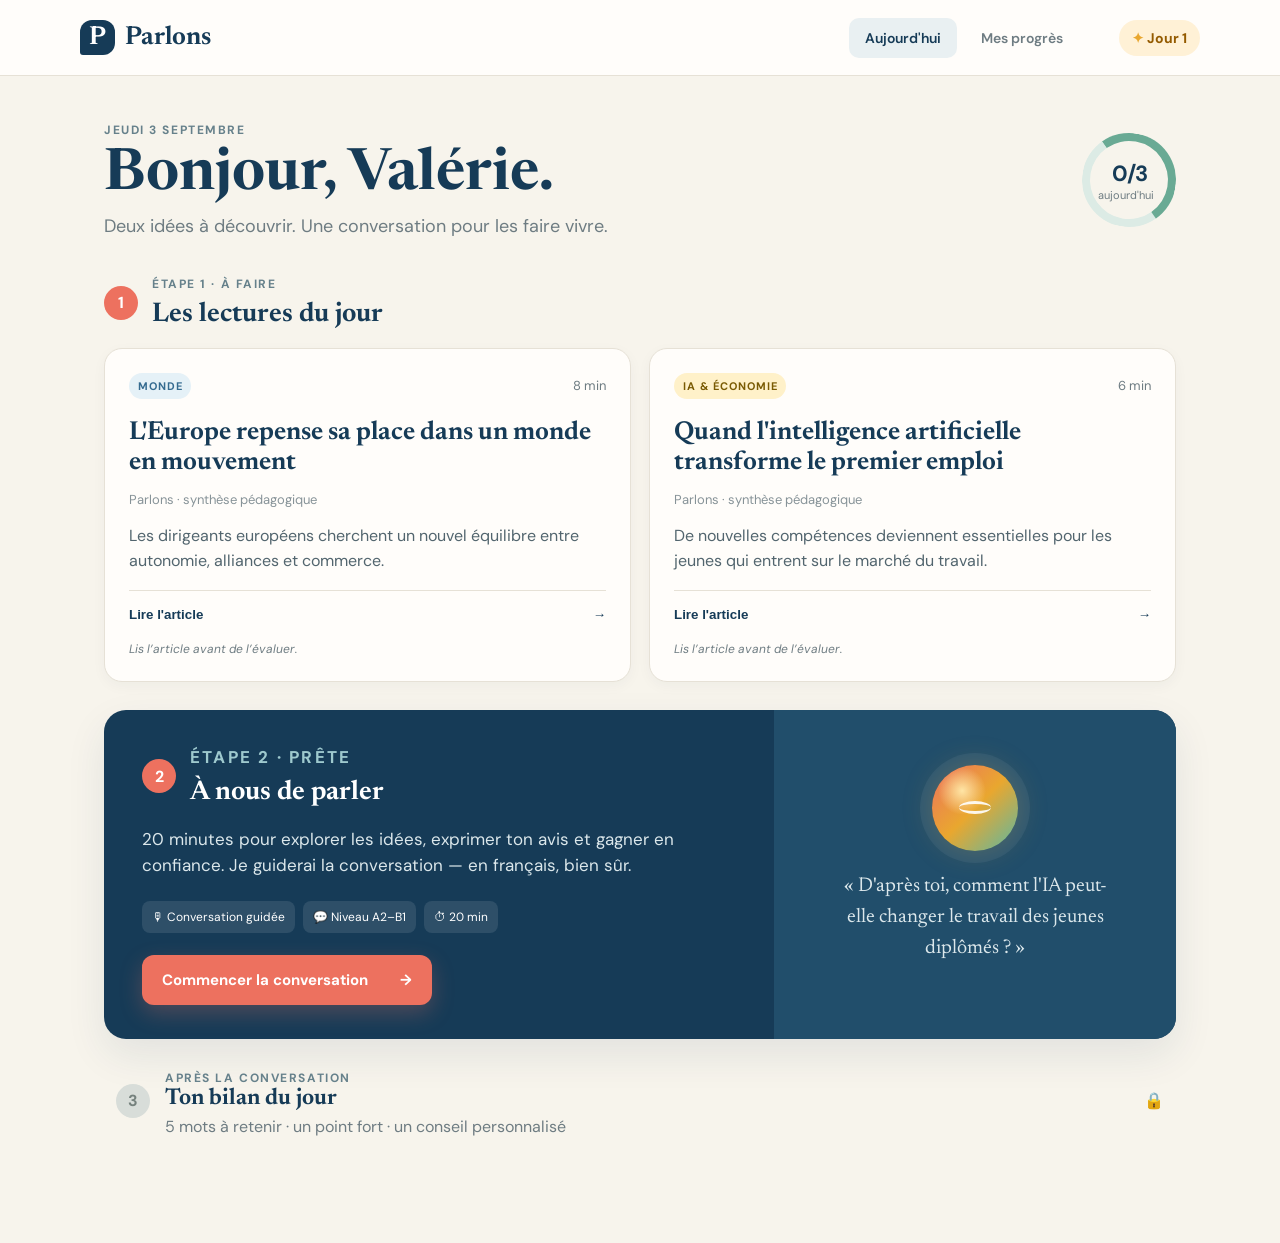
==== index.html @ 17c1c8d3 "Refresh interactive app bundle" ====
<!doctype html>
<html lang="fr">
<head>
  <meta charset="utf-8">
  <meta name="viewport" content="width=device-width,initial-scale=1">
  <meta name="theme-color" content="#173f5f">
  <meta name="description" content="Deux articles, vingt minutes de conversation, un peu plus d'assurance chaque jour.">
  <title>Parlons — Mon français, chaque jour</title>
  <link rel="preconnect" href="https://fonts.googleapis.com">
  <link rel="preconnect" href="https://fonts.gstatic.com" crossorigin>
  <link href="https://fonts.googleapis.com/css2?family=DM+Sans:wght@400;500;600;700&family=Newsreader:opsz,wght@6..72,500;6..72,650&display=swap" rel="stylesheet">
  <link rel="stylesheet" href="styles.css">
</head>
<body>
  <header class="topbar">
    <a class="brand" href="#" aria-label="Parlons, accueil"><span class="brand-mark">P</span><span>Parlons</span></a>
    <nav aria-label="Navigation principale">
      <button class="nav-link active" data-view="today">Aujourd'hui</button>
      <button class="nav-link" data-view="progress">Mes progrès</button>
    </nav>
    <div class="streak" aria-label="Nouvelle série"><span>✦</span> Jour 1</div>
  </header>

  <main>
    <section id="today" class="view active" aria-labelledby="greeting">
      <div class="welcome">
        <div>
          <p class="eyebrow">JEUDI 3 SEPTEMBRE</p>
          <h1 id="greeting">Bonjour, Valérie.</h1>
          <p>Deux idées à découvrir. Une conversation pour les faire vivre.</p>
        </div>
        <div class="daily-ring" aria-label="Progrès du jour : zéro étape sur trois">
          <strong id="daily-progress">0/3</strong><span>aujourd'hui</span>
        </div>
      </div>

      <section class="reading" aria-labelledby="reading-title">
        <div class="section-heading">
          <div><span class="step-pill" id="reading-step">1</span><div><p class="kicker" id="reading-status">ÉTAPE 1 · À FAIRE</p><h2 id="reading-title">Les lectures du jour</h2></div></div>
          <span class="complete-label" id="reading-complete"></span>
        </div>
        <div class="article-grid">
          <article class="article-card" data-article-card="europe">
            <div class="article-meta"><span class="topic world">MONDE</span><span>8 min</span></div>
            <h3>L'Europe repense sa place dans un monde en mouvement</h3>
            <p class="source">Parlons · synthèse pédagogique</p>
            <p>Les dirigeants européens cherchent un nouvel équilibre entre autonomie, alliances et commerce.</p>
            <button class="read-button" data-article="europe">Lire l'article <span>→</span></button>
            <div class="ratings pending-rating" data-ratings="europe" aria-label="Évaluation non renseignée">
              <span>Lis l’article avant de l’évaluer.</span>
            </div>
          </article>
          <article class="article-card" data-article-card="ia">
            <div class="article-meta"><span class="topic ai">IA & ÉCONOMIE</span><span>6 min</span></div>
            <h3>Quand l'intelligence artificielle transforme le premier emploi</h3>
            <p class="source">Parlons · synthèse pédagogique</p>
            <p>De nouvelles compétences deviennent essentielles pour les jeunes qui entrent sur le marché du travail.</p>
            <button class="read-button" data-article="ia">Lire l'article <span>→</span></button>
            <div class="ratings pending-rating" data-ratings="ia" aria-label="Évaluation non renseignée">
              <span>Lis l’article avant de l’évaluer.</span>
            </div>
          </article>
        </div>
      </section>

      <section class="conversation-card" aria-labelledby="conversation-title">
        <div class="conversation-copy">
          <div class="section-heading compact"><div><span class="step-pill">2</span><div><p class="kicker">ÉTAPE 2 · PRÊTE</p><h2 id="conversation-title">À nous de parler</h2></div></div></div>
          <p>20 minutes pour explorer les idées, exprimer ton avis et gagner en confiance. Je guiderai la conversation — en français, bien sûr.</p>
          <div class="conversation-tags"><span>🎙 Conversation guidée</span><span>💬 Niveau A2–B1</span><span>⏱ 20 min</span></div>
          <button class="primary-button" id="start-session">Commencer la conversation <span>→</span></button>
        </div>
        <div class="prompt-preview" aria-hidden="true">
          <div class="orb"><span></span></div>
          <p>« D'après toi, comment l'IA peut-elle changer le travail des jeunes diplômés ? »</p>
        </div>
      </section>

      <section class="next-up"><span class="step-pill muted">3</span><div><p class="kicker">APRÈS LA CONVERSATION</p><h2>Ton bilan du jour</h2><p>5 mots à retenir · un point fort · un conseil personnalisé</p></div><span class="lock">🔒</span></section>
    </section>

    <section id="progress" class="view" aria-labelledby="progress-title">
      <div class="progress-header"><p class="eyebrow">TON PARCOURS</p><h1 id="progress-title">Chaque conversation compte.</h1><p>Tu avances à ton rythme — et les progrès sont déjà là.</p></div>
      <div class="stat-grid">
        <article><strong>0</strong><span>session terminée</span></article><article><strong>0 min</strong><span>de français parlé</span></article><article><strong>0</strong><span>nouveau mot</span></article><article><strong>1</strong><span>jour commencé</span></article>
      </div>
      <div class="progress-panels">
        <section class="chart-card"><div class="panel-title"><div><p class="kicker">AISANCE À L'ORAL</p><h2>Ton parcours commence ici</h2></div><span>0%</span></div><div class="bars" aria-label="Aucune progression enregistrée"><i style="height:0"></i><i style="height:0"></i><i style="height:0"></i><i style="height:0"></i><i style="height:0"></i><i style="height:0"></i></div><div class="bar-labels"><span>S1</span><span>S2</span><span>S3</span><span>S4</span><span>S5</span><span>S6</span></div></section>
        <section class="milestone-card"><p class="kicker">PROCHAINE RÉCOMPENSE</p><div class="gift">✦</div><h2>Première session</h2><p>Commence une conversation pour lancer ton parcours.</p><div class="milestone-track"><span style="width:0"></span></div><small>0 sur 10 sessions</small></section>
      </div>
      <section class="skills-card"><div><p class="kicker">TES TROIS AXES</p><h2>Un apprentissage complet</h2></div><div class="skill"><span>Français</span><b>À découvrir</b><div><i style="width:0"></i></div></div><div class="skill"><span>Esprit critique</span><b>À découvrir</b><div><i style="width:0"></i></div></div><div class="skill"><span>Culture générale</span><b>À découvrir</b><div><i style="width:0"></i></div></div></section>
    </section>
  </main>

  <div class="modal" id="session-modal" role="dialog" aria-modal="true" aria-labelledby="session-title" hidden>
    <div class="modal-card">
      <button class="close" id="close-modal" aria-label="Fermer">×</button>
      <div class="session-top"><span id="timer">20:00</span><span>Conversation du jour</span></div>
      <div class="coach-orb"><span></span></div>
      <p class="coach-label">PARLONS</p>
      <h2 id="session-title">Pourquoi les jeunes diplômés devraient-ils apprendre à travailler avec l'IA ?</h2>
      <p class="hint" id="hint">Prends ton temps. Tu peux commencer par « À mon avis… »</p>
      <button class="mic-button" id="mic"><span>●</span> Maintenir pour parler</button>
      <audio id="recording-playback" controls hidden></audio>
      <button class="text-answer" id="show-answer">Je préfère écrire</button>
      <div class="answer-box" id="answer-box" hidden><textarea aria-label="Ta réponse en français" placeholder="À mon avis…"></textarea><button id="send-answer">Envoyer ma réponse</button></div>
    </div>
  </div>
  <div class="modal" id="article-modal" role="dialog" aria-modal="true" aria-labelledby="article-modal-title" hidden>
    <article class="modal-card article-reader">
      <button class="close" id="close-article" aria-label="Fermer">×</button>
      <p class="coach-label" id="article-modal-topic">PARLONS · ACTUALITÉ</p>
      <h2 id="article-modal-title"></h2>
      <div id="article-modal-body" class="article-body"></div>
      <button class="primary-button" id="finish-article">J’ai terminé la lecture</button>
    </article>
  </div>
  <div class="toast" id="toast" role="status"></div>
  <script src="app.js?v=4"></script>
</body>
</html>
---- styles.css ----
:root{--navy:#163b57;--navy-2:#0f2d43;--cream:#f7f4ec;--paper:#fffdfa;--gold:#e9a72f;--coral:#ed715f;--mint:#69aa94;--ink:#18303e;--muted:#6e7c82;--line:#e6e1d6;--shadow:0 16px 40px rgba(22,59,87,.09)}
*{box-sizing:border-box}html{scroll-behavior:smooth}body{margin:0;background:var(--cream);color:var(--ink);font-family:"DM Sans",sans-serif;min-height:100vh}.topbar{height:76px;background:var(--paper);border-bottom:1px solid var(--line);display:flex;align-items:center;padding:0 max(24px,calc((100vw - 1120px)/2));gap:40px;position:sticky;top:0;z-index:20}.brand{display:flex;align-items:center;gap:10px;color:var(--navy);text-decoration:none;font-family:"Newsreader",serif;font-size:26px;font-weight:650}.brand-mark{display:grid;place-items:center;width:35px;height:35px;background:var(--navy);color:white;border-radius:12px 12px 12px 3px;font-family:"Newsreader",serif}.topbar nav{display:flex;gap:8px;margin-left:auto}.nav-link{border:0;background:transparent;padding:11px 16px;border-radius:10px;color:var(--muted);font:600 14px "DM Sans";cursor:pointer}.nav-link:hover,.nav-link.active{background:#e9f0f2;color:var(--navy)}.streak{padding:9px 13px;border-radius:99px;background:#fff1d6;color:#945b00;font-weight:700;font-size:14px}.streak span{color:var(--gold)}main{max-width:1120px;margin:auto;padding:46px 24px 80px}.view{display:none}.view.active{display:block}.welcome{display:flex;align-items:center;justify-content:space-between;margin-bottom:38px}.eyebrow,.kicker{font-size:12px;font-weight:700;letter-spacing:.13em;color:#66818b;margin:0 0 8px}.welcome h1,.progress-header h1{font:650 clamp(38px,6vw,58px)/1 "Newsreader",serif;color:var(--navy);margin:0 0 10px}.welcome>div>p:last-child,.progress-header>p:last-child{font-size:18px;color:var(--muted);margin:0}.daily-ring{width:94px;height:94px;border:8px solid #dcebe5;border-top-color:var(--mint);border-right-color:var(--mint);border-radius:50%;display:flex;flex-direction:column;align-items:center;justify-content:center;transform:rotate(10deg)}.daily-ring>*{transform:rotate(-10deg)}.daily-ring strong{font-size:22px;color:var(--navy)}.daily-ring span{font-size:11px;color:var(--muted)}.section-heading{display:flex;justify-content:space-between;align-items:center;margin-bottom:18px}.section-heading>div{display:flex;align-items:center;gap:14px}.section-heading h2,.next-up h2,.progress-panels h2,.skills-card h2{font:650 27px/1.1 "Newsreader",serif;color:var(--navy);margin:0}.step-pill{display:grid;place-items:center;min-width:34px;height:34px;border-radius:50%;background:var(--coral);color:white;font-weight:700}.step-pill.done{background:var(--mint)}.step-pill.muted{background:#d8ddd9;color:#75817d}.complete-label{color:#43836f;font-weight:700}.article-grid{display:grid;grid-template-columns:1fr 1fr;gap:18px}.article-card{background:var(--paper);border:1px solid var(--line);border-radius:18px;padding:24px;box-shadow:0 4px 14px rgba(22,59,87,.04)}.article-meta{display:flex;justify-content:space-between;align-items:center;color:var(--muted);font-size:13px}.topic{font-size:11px;font-weight:700;letter-spacing:.08em;border-radius:99px;padding:6px 9px}.topic.world{color:#356b90;background:#e5f1f7}.topic.ai{color:#7a5b04;background:#fff1c9}.article-card h3{font:650 26px/1.15 "Newsreader",serif;margin:20px 0 8px;color:var(--navy)}.article-card>p:not(.source){line-height:1.55;color:#52656e}.source{font-size:13px;color:#879398}.read-button{width:100%;display:flex;justify-content:space-between;border:0;border-top:1px solid var(--line);background:transparent;padding:16px 0 6px;color:var(--navy);font-weight:700;cursor:pointer}.ratings{display:flex;flex-wrap:wrap;gap:7px;margin-top:13px;align-items:center;font-size:12px;color:var(--muted)}.rating-chip{background:#f0eee8;border-radius:99px;padding:6px 8px;color:#536168}.conversation-card{display:grid;grid-template-columns:1.25fr .75fr;background:var(--navy);border-radius:22px;margin-top:28px;color:white;overflow:hidden;box-shadow:var(--shadow)}.conversation-copy{padding:34px 38px}.conversation-card .kicker{color:#9ec9ce}.conversation-card h2{color:white}.conversation-card p{font-size:17px;line-height:1.55;color:#dbe7eb;max-width:620px}.conversation-tags{display:flex;flex-wrap:wrap;gap:8px;margin:22px 0}.conversation-tags span{background:rgba(255,255,255,.1);padding:8px 10px;border-radius:8px;font-size:12px}.primary-button{border:0;background:var(--coral);color:white;border-radius:12px;padding:15px 20px;font:700 15px "DM Sans";cursor:pointer;box-shadow:0 8px 22px rgba(237,113,95,.27)}.primary-button:hover{background:#f07d6c}.primary-button span{margin-left:28px}.prompt-preview{background:#214e6b;display:flex;flex-direction:column;justify-content:center;align-items:center;padding:30px;text-align:center}.prompt-preview p{font-family:"Newsreader",serif;font-size:20px;max-width:270px}.orb,.coach-orb{width:86px;height:86px;border-radius:50%;background:radial-gradient(circle at 35% 30%,#ffe5a5,transparent 29%),linear-gradient(135deg,var(--coral),var(--gold),#5bb8a4);box-shadow:0 0 0 12px rgba(255,255,255,.05),0 0 30px rgba(233,167,47,.25);display:grid;place-items:center}.orb span,.coach-orb span{width:32px;height:13px;border-radius:50%;border-top:3px solid white;border-bottom:3px solid white;opacity:.9}.next-up{display:flex;align-items:center;gap:15px;padding:26px 12px;color:var(--muted)}.next-up h2{font-size:23px}.next-up p{margin:5px 0 0}.lock{margin-left:auto}.progress-header{margin-bottom:34px}.stat-grid{display:grid;grid-template-columns:repeat(4,1fr);gap:14px}.stat-grid article{background:var(--paper);border:1px solid var(--line);border-radius:15px;padding:22px;display:flex;flex-direction:column}.stat-grid strong{font:650 32px "Newsreader",serif;color:var(--navy)}.stat-grid span{font-size:13px;color:var(--muted)}.progress-panels{display:grid;grid-template-columns:1.35fr .65fr;gap:18px;margin-top:18px}.chart-card,.milestone-card,.skills-card{background:var(--paper);border:1px solid var(--line);border-radius:18px;padding:26px}.panel-title{display:flex;justify-content:space-between}.panel-title>span{background:#e2f1eb;color:#43836f;font-weight:700;border-radius:99px;padding:7px 11px;height:max-content}.bars{height:190px;display:flex;gap:16px;align-items:end;border-bottom:1px solid var(--line);margin-top:20px;padding:0 10px}.bars i{flex:1;background:linear-gradient(#70b29b,#b7d7cb);border-radius:8px 8px 0 0;min-width:20px}.bar-labels{display:flex;justify-content:space-around;font-size:12px;color:var(--muted);padding-top:8px}.milestone-card{text-align:center}.gift{width:66px;height:66px;border-radius:50%;background:#fff1d6;color:var(--gold);display:grid;place-items:center;margin:15px auto;font-size:30px}.milestone-card p{color:var(--muted);font-size:14px;line-height:1.5}.milestone-track,.skill>div{height:8px;background:#e7e5de;border-radius:99px;overflow:hidden}.milestone-track span,.skill i{display:block;height:100%;background:var(--coral);width:85%;border-radius:99px}.milestone-card small{display:block;margin-top:8px;color:var(--muted)}.skills-card{margin-top:18px;display:grid;grid-template-columns:1.1fr repeat(3,1fr);gap:24px;align-items:center}.skill span,.skill b{display:block}.skill span{font-weight:700}.skill b{font-size:12px;color:var(--muted);margin:5px 0 11px;font-weight:500}.skill i{background:var(--mint)}.modal{position:fixed;inset:0;background:rgba(9,29,43,.76);z-index:50;display:grid;place-items:center;padding:20px}.modal[hidden]{display:none}.modal-card{width:min(650px,100%);background:var(--paper);border-radius:24px;padding:28px 42px 38px;text-align:center;position:relative;box-shadow:0 26px 80px rgba(0,0,0,.28)}.close{position:absolute;right:20px;top:16px;border:0;background:transparent;font-size:30px;color:var(--muted);cursor:pointer}.session-top{display:flex;justify-content:space-between;color:var(--muted);font-size:13px}.session-top span:first-child{font-weight:700;color:var(--coral)}.coach-orb{margin:30px auto 14px;width:104px;height:104px}.coach-label{font-size:11px;letter-spacing:.15em;font-weight:700;color:var(--mint)}.modal-card h2{font:650 clamp(27px,5vw,37px)/1.15 "Newsreader",serif;color:var(--navy);margin:12px auto;max-width:540px}.hint{color:var(--muted)}.mic-button{display:block;margin:28px auto 10px;border:0;background:var(--navy);color:white;padding:15px 24px;border-radius:99px;font-weight:700;cursor:pointer}.mic-button span{color:var(--coral);margin-right:7px}.text-answer{border:0;background:transparent;color:var(--navy);text-decoration:underline;cursor:pointer}.answer-box{margin-top:20px}.answer-box textarea{width:100%;height:100px;border:1px solid var(--line);border-radius:12px;padding:14px;font:16px "DM Sans"}.answer-box button{margin-top:10px;background:var(--coral);color:white;border:0;border-radius:9px;padding:10px 16px;font-weight:700}.toast{position:fixed;left:50%;bottom:28px;transform:translate(-50%,30px);background:var(--navy-2);color:white;padding:12px 18px;border-radius:10px;opacity:0;pointer-events:none;transition:.25s;z-index:70}.toast.show{opacity:1;transform:translate(-50%,0)}
@media(max-width:760px){.topbar{padding:0 14px;height:68px;gap:8px}.brand>span:last-child{display:none}.nav-link{padding:9px 10px}.streak{font-size:12px}main{padding:28px 16px 55px}.welcome{align-items:flex-end}.welcome>div>p:last-child{font-size:15px;max-width:260px}.daily-ring{width:70px;height:70px;border-width:6px}.article-grid,.conversation-card,.progress-panels,.skills-card{grid-template-columns:1fr}.conversation-copy{padding:28px 24px}.prompt-preview{display:none}.stat-grid{grid-template-columns:1fr 1fr}.skills-card{gap:22px}.modal-card{padding:25px 20px 30px}.section-heading h2{font-size:24px}}
.pending-rating{font-style:italic}.rating-form{display:grid;grid-template-columns:1fr 1fr;gap:10px;width:100%;margin-top:5px}.rating-form label{display:grid;gap:4px;font-weight:600;color:var(--navy)}.rating-form select{width:100%;border:1px solid var(--line);border-radius:8px;background:white;padding:8px;font:14px "DM Sans"}.rating-saved{color:#43836f;font-weight:700}.article-reader{max-height:min(820px,92vh);overflow:auto;text-align:left}.article-reader h2{margin-left:0}.article-body{font-size:17px;line-height:1.7;color:#405761;margin:20px 0}.article-body p{margin:0 0 1em}.article-reader .primary-button{display:block;margin:24px auto 0}#recording-playback{display:block;width:min(420px,100%);margin:12px auto}#recording-playback[hidden]{display:none}
@media(max-width:760px){.rating-form{grid-template-columns:1fr}.article-reader{max-height:94vh}}
@media(prefers-reduced-motion:reduce){*{scroll-behavior:auto!important;transition:none!important}}
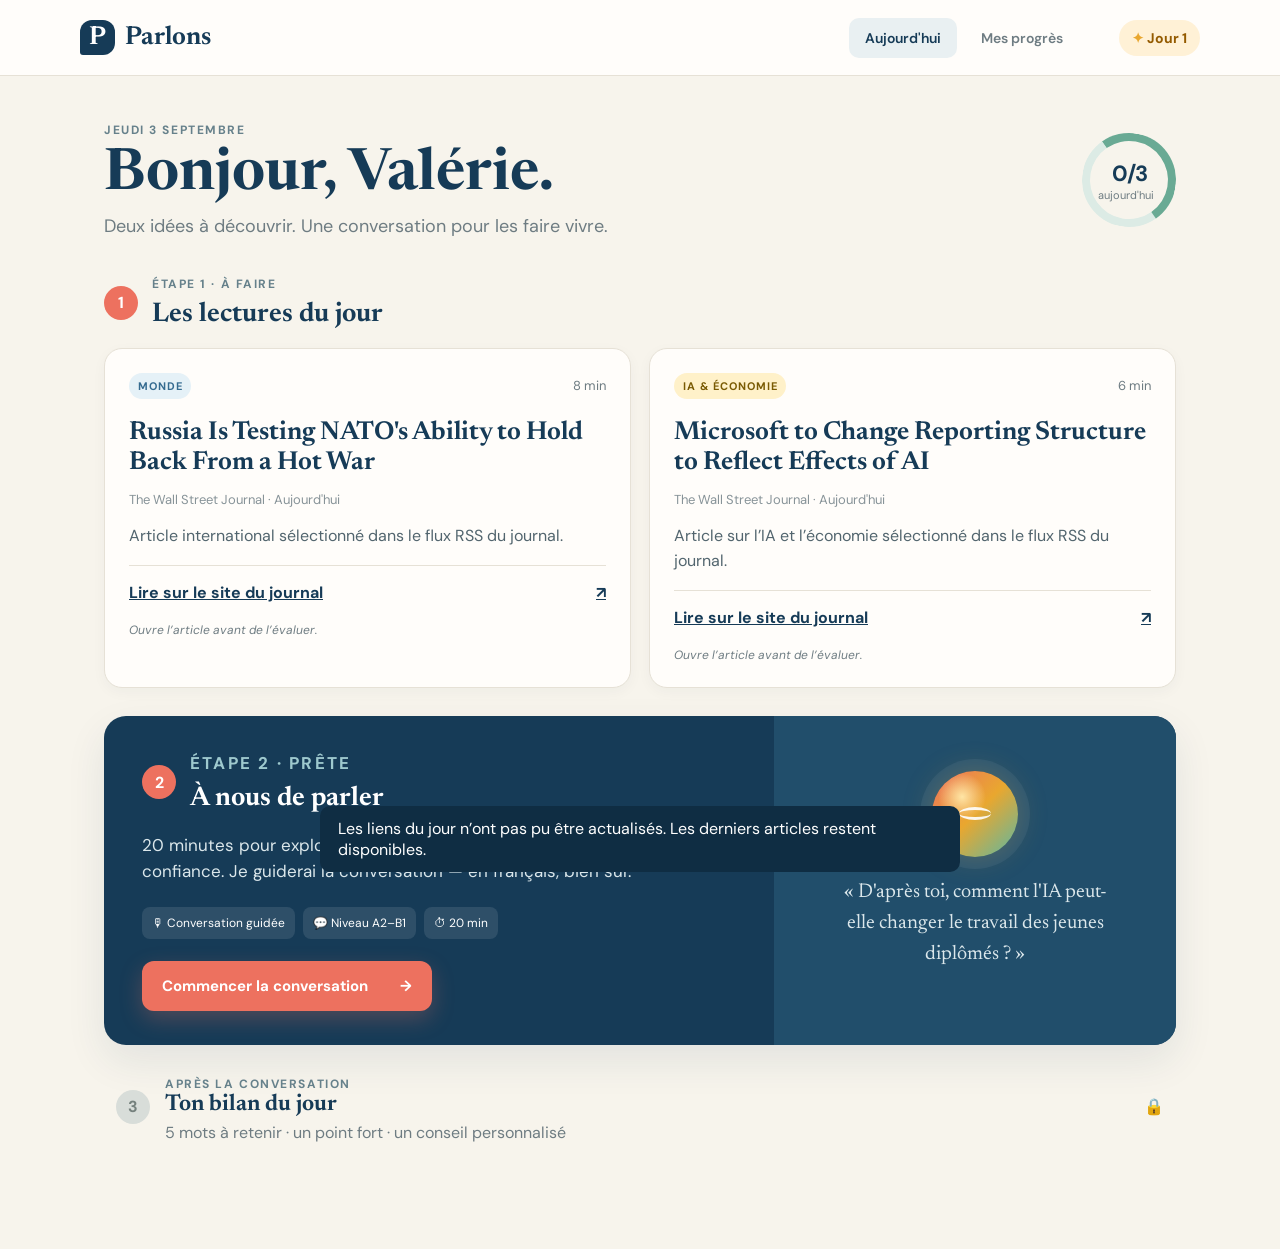
==== commit c86cfefc: "Link daily newspaper articles" ====
--- a/index.html
+++ b/index.html
@@ -40,24 +40,24 @@
           <span class="complete-label" id="reading-complete"></span>
         </div>
         <div class="article-grid">
-          <article class="article-card" data-article-card="europe">
+          <article class="article-card" data-article-card="world">
             <div class="article-meta"><span class="topic world">MONDE</span><span>8 min</span></div>
-            <h3>L'Europe repense sa place dans un monde en mouvement</h3>
-            <p class="source">Parlons · synthèse pédagogique</p>
-            <p>Les dirigeants européens cherchent un nouvel équilibre entre autonomie, alliances et commerce.</p>
-            <button class="read-button" data-article="europe">Lire l'article <span>→</span></button>
-            <div class="ratings pending-rating" data-ratings="europe" aria-label="Évaluation non renseignée">
-              <span>Lis l’article avant de l’évaluer.</span>
+            <h3 id="article-title-world">Russia Is Testing NATO's Ability to Hold Back From a Hot War</h3>
+            <p class="source" id="article-source-world">The Wall Street Journal · Aujourd'hui</p>
+            <p id="article-summary-world">Article international sélectionné dans le flux RSS du journal.</p>
+            <a class="read-button" id="article-link-world" data-article="world" href="https://www.wsj.com/world/europe/russia-is-testing-natos-ability-to-hold-back-from-a-hot-war-6ef687db" target="_blank" rel="noopener">Lire sur le site du journal <span>↗</span></a>
+            <div class="ratings pending-rating" data-ratings="world" aria-label="Évaluation non renseignée">
+              <span>Ouvre l’article avant de l’évaluer.</span>
             </div>
           </article>
-          <article class="article-card" data-article-card="ia">
+          <article class="article-card" data-article-card="business">
             <div class="article-meta"><span class="topic ai">IA & ÉCONOMIE</span><span>6 min</span></div>
-            <h3>Quand l'intelligence artificielle transforme le premier emploi</h3>
-            <p class="source">Parlons · synthèse pédagogique</p>
-            <p>De nouvelles compétences deviennent essentielles pour les jeunes qui entrent sur le marché du travail.</p>
-            <button class="read-button" data-article="ia">Lire l'article <span>→</span></button>
-            <div class="ratings pending-rating" data-ratings="ia" aria-label="Évaluation non renseignée">
-              <span>Lis l’article avant de l’évaluer.</span>
+            <h3 id="article-title-business">Microsoft to Change Reporting Structure to Reflect Effects of AI</h3>
+            <p class="source" id="article-source-business">The Wall Street Journal · Aujourd'hui</p>
+            <p id="article-summary-business">Article sur l’IA et l’économie sélectionné dans le flux RSS du journal.</p>
+            <a class="read-button" id="article-link-business" data-article="business" href="https://www.wsj.com/tech/ai/microsoft-to-change-reporting-structure-to-reflect-effects-of-ai-59dce66d" target="_blank" rel="noopener">Lire sur le site du journal <span>↗</span></a>
+            <div class="ratings pending-rating" data-ratings="business" aria-label="Évaluation non renseignée">
+              <span>Ouvre l’article avant de l’évaluer.</span>
             </div>
           </article>
         </div>
@@ -106,16 +106,7 @@
       <div class="answer-box" id="answer-box" hidden><textarea aria-label="Ta réponse en français" placeholder="À mon avis…"></textarea><button id="send-answer">Envoyer ma réponse</button></div>
     </div>
   </div>
-  <div class="modal" id="article-modal" role="dialog" aria-modal="true" aria-labelledby="article-modal-title" hidden>
-    <article class="modal-card article-reader">
-      <button class="close" id="close-article" aria-label="Fermer">×</button>
-      <p class="coach-label" id="article-modal-topic">PARLONS · ACTUALITÉ</p>
-      <h2 id="article-modal-title"></h2>
-      <div id="article-modal-body" class="article-body"></div>
-      <button class="primary-button" id="finish-article">J’ai terminé la lecture</button>
-    </article>
-  </div>
   <div class="toast" id="toast" role="status"></div>
-  <script src="app.js?v=4"></script>
+  <script src="app-v5.js?v=1"></script>
 </body>
 </html>
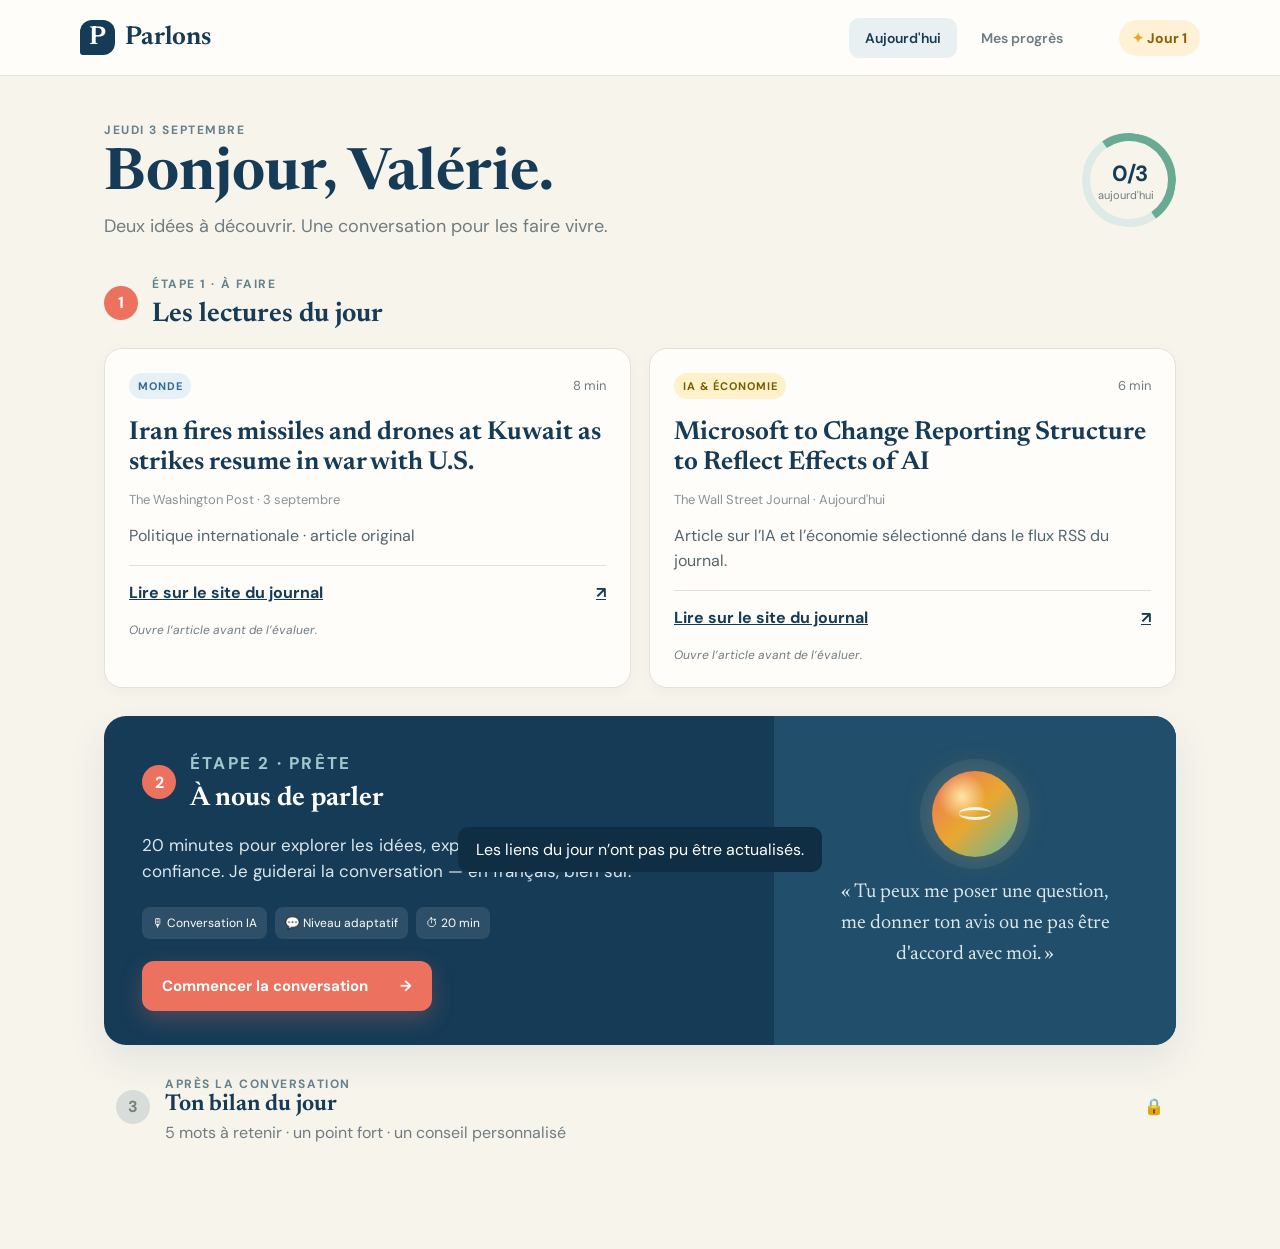
==== commit 0cf5ba59: "Connect Parlons to real-time AI conversation" ====
--- a/index.html
+++ b/index.html
@@ -14,99 +14,23 @@
 <body>
   <header class="topbar">
     <a class="brand" href="#" aria-label="Parlons, accueil"><span class="brand-mark">P</span><span>Parlons</span></a>
-    <nav aria-label="Navigation principale">
-      <button class="nav-link active" data-view="today">Aujourd'hui</button>
-      <button class="nav-link" data-view="progress">Mes progrès</button>
-    </nav>
+    <nav aria-label="Navigation principale"><button class="nav-link active" data-view="today">Aujourd'hui</button><button class="nav-link" data-view="progress">Mes progrès</button></nav>
     <div class="streak" aria-label="Nouvelle série"><span>✦</span> Jour 1</div>
   </header>
-
   <main>
     <section id="today" class="view active" aria-labelledby="greeting">
-      <div class="welcome">
-        <div>
-          <p class="eyebrow">JEUDI 3 SEPTEMBRE</p>
-          <h1 id="greeting">Bonjour, Valérie.</h1>
-          <p>Deux idées à découvrir. Une conversation pour les faire vivre.</p>
-        </div>
-        <div class="daily-ring" aria-label="Progrès du jour : zéro étape sur trois">
-          <strong id="daily-progress">0/3</strong><span>aujourd'hui</span>
-        </div>
-      </div>
-
-      <section class="reading" aria-labelledby="reading-title">
-        <div class="section-heading">
-          <div><span class="step-pill" id="reading-step">1</span><div><p class="kicker" id="reading-status">ÉTAPE 1 · À FAIRE</p><h2 id="reading-title">Les lectures du jour</h2></div></div>
-          <span class="complete-label" id="reading-complete"></span>
-        </div>
+      <div class="welcome"><div><p class="eyebrow">JEUDI 3 SEPTEMBRE</p><h1 id="greeting">Bonjour, Valérie.</h1><p>Deux idées à découvrir. Une conversation pour les faire vivre.</p></div><div class="daily-ring"><strong id="daily-progress">0/3</strong><span>aujourd'hui</span></div></div>
+      <section class="reading" aria-labelledby="reading-title"><div class="section-heading"><div><span class="step-pill" id="reading-step">1</span><div><p class="kicker" id="reading-status">ÉTAPE 1 · À FAIRE</p><h2 id="reading-title">Les lectures du jour</h2></div></div><span class="complete-label" id="reading-complete"></span></div>
         <div class="article-grid">
-          <article class="article-card" data-article-card="world">
-            <div class="article-meta"><span class="topic world">MONDE</span><span>8 min</span></div>
-            <h3 id="article-title-world">Russia Is Testing NATO's Ability to Hold Back From a Hot War</h3>
-            <p class="source" id="article-source-world">The Wall Street Journal · Aujourd'hui</p>
-            <p id="article-summary-world">Article international sélectionné dans le flux RSS du journal.</p>
-            <a class="read-button" id="article-link-world" data-article="world" href="https://www.wsj.com/world/europe/russia-is-testing-natos-ability-to-hold-back-from-a-hot-war-6ef687db" target="_blank" rel="noopener">Lire sur le site du journal <span>↗</span></a>
-            <div class="ratings pending-rating" data-ratings="world" aria-label="Évaluation non renseignée">
-              <span>Ouvre l’article avant de l’évaluer.</span>
-            </div>
-          </article>
-          <article class="article-card" data-article-card="business">
-            <div class="article-meta"><span class="topic ai">IA & ÉCONOMIE</span><span>6 min</span></div>
-            <h3 id="article-title-business">Microsoft to Change Reporting Structure to Reflect Effects of AI</h3>
-            <p class="source" id="article-source-business">The Wall Street Journal · Aujourd'hui</p>
-            <p id="article-summary-business">Article sur l’IA et l’économie sélectionné dans le flux RSS du journal.</p>
-            <a class="read-button" id="article-link-business" data-article="business" href="https://www.wsj.com/tech/ai/microsoft-to-change-reporting-structure-to-reflect-effects-of-ai-59dce66d" target="_blank" rel="noopener">Lire sur le site du journal <span>↗</span></a>
-            <div class="ratings pending-rating" data-ratings="business" aria-label="Évaluation non renseignée">
-              <span>Ouvre l’article avant de l’évaluer.</span>
-            </div>
-          </article>
+          <article class="article-card"><div class="article-meta"><span class="topic world">MONDE</span><span>8 min</span></div><h3 id="article-title-world">Russia Is Testing NATO's Ability to Hold Back From a Hot War</h3><p class="source" id="article-source-world">The Wall Street Journal · Aujourd'hui</p><p id="article-summary-world">Article international sélectionné dans le flux RSS du journal.</p><a class="read-button" data-article="world" href="https://www.wsj.com/world/europe/russia-is-testing-natos-ability-to-hold-back-from-a-hot-war-6ef687db" target="_blank" rel="noopener">Lire sur le site du journal <span>↗</span></a><div class="ratings pending-rating" data-ratings="world"><span>Ouvre l’article avant de l’évaluer.</span></div></article>
+          <article class="article-card"><div class="article-meta"><span class="topic ai">IA & ÉCONOMIE</span><span>6 min</span></div><h3 id="article-title-business">Microsoft to Change Reporting Structure to Reflect Effects of AI</h3><p class="source" id="article-source-business">The Wall Street Journal · Aujourd'hui</p><p id="article-summary-business">Article sur l’IA et l’économie sélectionné dans le flux RSS du journal.</p><a class="read-button" data-article="business" href="https://www.wsj.com/tech/ai/microsoft-to-change-reporting-structure-to-reflect-effects-of-ai-59dce66d" target="_blank" rel="noopener">Lire sur le site du journal <span>↗</span></a><div class="ratings pending-rating" data-ratings="business"><span>Ouvre l’article avant de l’évaluer.</span></div></article>
         </div>
       </section>
-
-      <section class="conversation-card" aria-labelledby="conversation-title">
-        <div class="conversation-copy">
-          <div class="section-heading compact"><div><span class="step-pill">2</span><div><p class="kicker">ÉTAPE 2 · PRÊTE</p><h2 id="conversation-title">À nous de parler</h2></div></div></div>
-          <p>20 minutes pour explorer les idées, exprimer ton avis et gagner en confiance. Je guiderai la conversation — en français, bien sûr.</p>
-          <div class="conversation-tags"><span>🎙 Conversation guidée</span><span>💬 Niveau A2–B1</span><span>⏱ 20 min</span></div>
-          <button class="primary-button" id="start-session">Commencer la conversation <span>→</span></button>
-        </div>
-        <div class="prompt-preview" aria-hidden="true">
-          <div class="orb"><span></span></div>
-          <p>« D'après toi, comment l'IA peut-elle changer le travail des jeunes diplômés ? »</p>
-        </div>
-      </section>
-
+      <section class="conversation-card"><div class="conversation-copy"><div class="section-heading compact"><div><span class="step-pill">2</span><div><p class="kicker">ÉTAPE 2 · PRÊTE</p><h2 id="conversation-title">À nous de parler</h2></div></div></div><p>20 minutes pour explorer les idées, exprimer ton avis et gagner en confiance. Je guiderai la conversation — en français, bien sûr.</p><div class="conversation-tags"><span>🎙 Conversation IA</span><span>💬 Niveau adaptatif</span><span>⏱ 20 min</span></div><button class="primary-button" id="start-session">Commencer la conversation <span>→</span></button></div><div class="prompt-preview"><div class="orb"><span></span></div><p>« Tu peux me poser une question, me donner ton avis ou ne pas être d'accord avec moi. »</p></div></section>
       <section class="next-up"><span class="step-pill muted">3</span><div><p class="kicker">APRÈS LA CONVERSATION</p><h2>Ton bilan du jour</h2><p>5 mots à retenir · un point fort · un conseil personnalisé</p></div><span class="lock">🔒</span></section>
     </section>
-
-    <section id="progress" class="view" aria-labelledby="progress-title">
-      <div class="progress-header"><p class="eyebrow">TON PARCOURS</p><h1 id="progress-title">Chaque conversation compte.</h1><p>Tu avances à ton rythme — et les progrès sont déjà là.</p></div>
-      <div class="stat-grid">
-        <article><strong>0</strong><span>session terminée</span></article><article><strong>0 min</strong><span>de français parlé</span></article><article><strong>0</strong><span>nouveau mot</span></article><article><strong>1</strong><span>jour commencé</span></article>
-      </div>
-      <div class="progress-panels">
-        <section class="chart-card"><div class="panel-title"><div><p class="kicker">AISANCE À L'ORAL</p><h2>Ton parcours commence ici</h2></div><span>0%</span></div><div class="bars" aria-label="Aucune progression enregistrée"><i style="height:0"></i><i style="height:0"></i><i style="height:0"></i><i style="height:0"></i><i style="height:0"></i><i style="height:0"></i></div><div class="bar-labels"><span>S1</span><span>S2</span><span>S3</span><span>S4</span><span>S5</span><span>S6</span></div></section>
-        <section class="milestone-card"><p class="kicker">PROCHAINE RÉCOMPENSE</p><div class="gift">✦</div><h2>Première session</h2><p>Commence une conversation pour lancer ton parcours.</p><div class="milestone-track"><span style="width:0"></span></div><small>0 sur 10 sessions</small></section>
-      </div>
-      <section class="skills-card"><div><p class="kicker">TES TROIS AXES</p><h2>Un apprentissage complet</h2></div><div class="skill"><span>Français</span><b>À découvrir</b><div><i style="width:0"></i></div></div><div class="skill"><span>Esprit critique</span><b>À découvrir</b><div><i style="width:0"></i></div></div><div class="skill"><span>Culture générale</span><b>À découvrir</b><div><i style="width:0"></i></div></div></section>
-    </section>
+    <section id="progress" class="view" aria-labelledby="progress-title"><div class="progress-header"><p class="eyebrow">TON PARCOURS</p><h1 id="progress-title">Chaque conversation compte.</h1><p>Tu avances à ton rythme — et les progrès sont déjà là.</p></div><div class="stat-grid"><article><strong>0</strong><span>session terminée</span></article><article><strong>0 min</strong><span>de français parlé</span></article><article><strong>0</strong><span>nouveau mot</span></article><article><strong>1</strong><span>jour commencé</span></article></div><div class="progress-panels"><section class="chart-card"><div class="panel-title"><div><p class="kicker">AISANCE À L'ORAL</p><h2>Ton parcours commence ici</h2></div><span>0%</span></div><div class="bars"><i style="height:0"></i><i style="height:0"></i><i style="height:0"></i><i style="height:0"></i><i style="height:0"></i><i style="height:0"></i></div><div class="bar-labels"><span>S1</span><span>S2</span><span>S3</span><span>S4</span><span>S5</span><span>S6</span></div></section><section class="milestone-card"><p class="kicker">PROCHAINE RÉCOMPENSE</p><div class="gift">✦</div><h2>Première session</h2><p>Commence une conversation pour lancer ton parcours.</p><div class="milestone-track"><span style="width:0"></span></div><small>0 sur 10 sessions</small></section></div><section class="skills-card"><div><p class="kicker">TES TROIS AXES</p><h2>Un apprentissage complet</h2></div><div class="skill"><span>Français</span><b>À découvrir</b><div><i style="width:0"></i></div></div><div class="skill"><span>Esprit critique</span><b>À découvrir</b><div><i style="width:0"></i></div></div><div class="skill"><span>Culture générale</span><b>À découvrir</b><div><i style="width:0"></i></div></div></section></section>
   </main>
-
-  <div class="modal" id="session-modal" role="dialog" aria-modal="true" aria-labelledby="session-title" hidden>
-    <div class="modal-card">
-      <button class="close" id="close-modal" aria-label="Fermer">×</button>
-      <div class="session-top"><span id="timer">20:00</span><span>Conversation du jour</span></div>
-      <div class="coach-orb"><span></span></div>
-      <p class="coach-label">PARLONS</p>
-      <h2 id="session-title">Pourquoi les jeunes diplômés devraient-ils apprendre à travailler avec l'IA ?</h2>
-      <p class="hint" id="hint">Prends ton temps. Tu peux commencer par « À mon avis… »</p>
-      <button class="mic-button" id="mic"><span>●</span> Maintenir pour parler</button>
-      <audio id="recording-playback" controls hidden></audio>
-      <button class="text-answer" id="show-answer">Je préfère écrire</button>
-      <div class="answer-box" id="answer-box" hidden><textarea aria-label="Ta réponse en français" placeholder="À mon avis…"></textarea><button id="send-answer">Envoyer ma réponse</button></div>
-    </div>
-  </div>
-  <div class="toast" id="toast" role="status"></div>
-  <script src="app-v5.js?v=1"></script>
-</body>
-</html>
+  <div class="modal" id="session-modal" role="dialog" aria-modal="true" aria-labelledby="session-title" hidden><div class="modal-card"><button class="close" id="close-modal" aria-label="Fermer">×</button><div class="session-top"><span id="timer">20:00</span><span>Conversation du jour</span></div><div class="coach-orb"><span></span></div><p class="coach-label">PARLONS · IA</p><h2 id="session-title">Connexion en cours…</h2><p class="hint" id="hint">Tu peux parler naturellement. Parlons répondra à tes questions et à tes arguments.</p><button class="mic-button" id="mic"><span>●</span> Démarrer</button><audio id="recording-playback" controls hidden></audio><button class="text-answer" id="show-answer">Je préfère écrire</button><div class="answer-box" id="answer-box" hidden><textarea aria-label="Ta réponse en français" placeholder="Écris ton message…"></textarea><button id="send-answer">Envoyer</button></div></div></div><div class="toast" id="toast" role="status"></div>
+  <script src="app-v6.js?v=1"></script>
+</body></html>
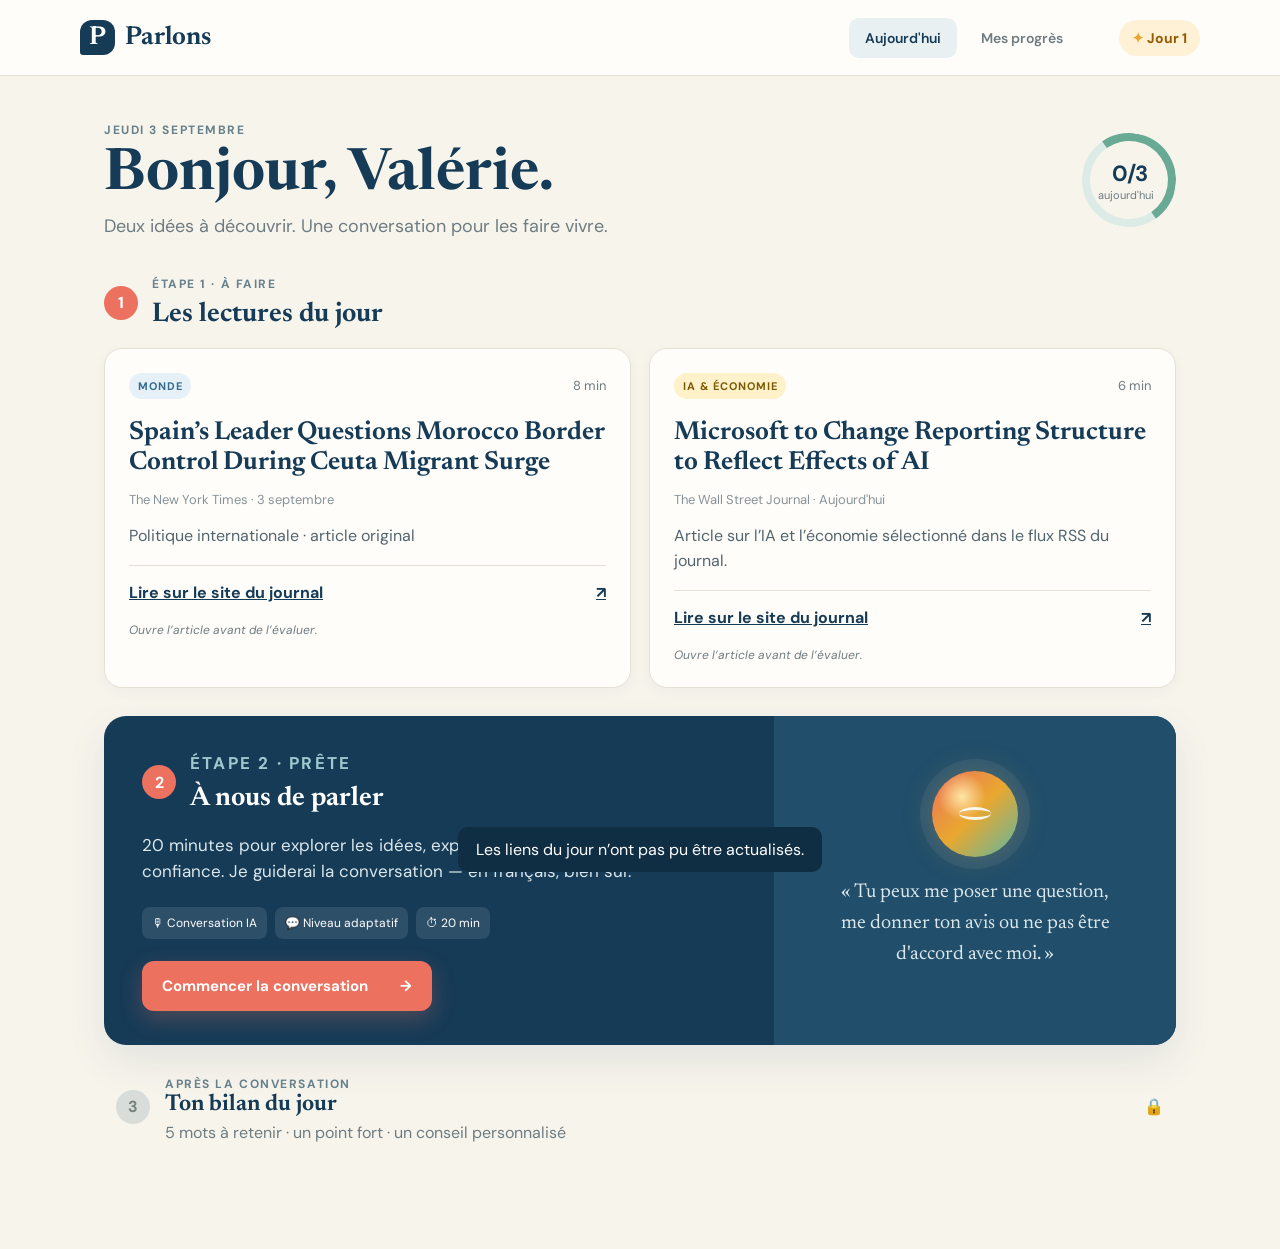
==== commit 5f4aeb20: "Add milestone message and progress tracking script" ====
--- a/index.html
+++ b/index.html
@@ -28,9 +28,12 @@
       </section>
       <section class="conversation-card"><div class="conversation-copy"><div class="section-heading compact"><div><span class="step-pill">2</span><div><p class="kicker">ÉTAPE 2 · PRÊTE</p><h2 id="conversation-title">À nous de parler</h2></div></div></div><p>20 minutes pour explorer les idées, exprimer ton avis et gagner en confiance. Je guiderai la conversation — en français, bien sûr.</p><div class="conversation-tags"><span>🎙 Conversation IA</span><span>💬 Niveau adaptatif</span><span>⏱ 20 min</span></div><button class="primary-button" id="start-session">Commencer la conversation <span>→</span></button></div><div class="prompt-preview"><div class="orb"><span></span></div><p>« Tu peux me poser une question, me donner ton avis ou ne pas être d'accord avec moi. »</p></div></section>
       <section class="next-up"><span class="step-pill muted">3</span><div><p class="kicker">APRÈS LA CONVERSATION</p><h2>Ton bilan du jour</h2><p>5 mots à retenir · un point fort · un conseil personnalisé</p></div><span class="lock">🔒</span></section>
+      <section id="milestone-message" class="milestone-message" hidden aria-live="polite"></section>
     </section>
-    <section id="progress" class="view" aria-labelledby="progress-title"><div class="progress-header"><p class="eyebrow">TON PARCOURS</p><h1 id="progress-title">Chaque conversation compte.</h1><p>Tu avances à ton rythme — et les progrès sont déjà là.</p></div><div class="stat-grid"><article><strong>0</strong><span>session terminée</span></article><article><strong>0 min</strong><span>de français parlé</span></article><article><strong>0</strong><span>nouveau mot</span></article><article><strong>1</strong><span>jour commencé</span></article></div><div class="progress-panels"><section class="chart-card"><div class="panel-title"><div><p class="kicker">AISANCE À L'ORAL</p><h2>Ton parcours commence ici</h2></div><span>0%</span></div><div class="bars"><i style="height:0"></i><i style="height:0"></i><i style="height:0"></i><i style="height:0"></i><i style="height:0"></i><i style="height:0"></i></div><div class="bar-labels"><span>S1</span><span>S2</span><span>S3</span><span>S4</span><span>S5</span><span>S6</span></div></section><section class="milestone-card"><p class="kicker">PROCHAINE RÉCOMPENSE</p><div class="gift">✦</div><h2>Première session</h2><p>Commence une conversation pour lancer ton parcours.</p><div class="milestone-track"><span style="width:0"></span></div><small>0 sur 10 sessions</small></section></div><section class="skills-card"><div><p class="kicker">TES TROIS AXES</p><h2>Un apprentissage complet</h2></div><div class="skill"><span>Français</span><b>À découvrir</b><div><i style="width:0"></i></div></div><div class="skill"><span>Esprit critique</span><b>À découvrir</b><div><i style="width:0"></i></div></div><div class="skill"><span>Culture générale</span><b>À découvrir</b><div><i style="width:0"></i></div></div></section></section>
+    <section id="progress" class="view" aria-labelledby="progress-title"><div class="progress-header"><p class="eyebrow">TON PARCOURS</p><h1 id="progress-title">Chaque conversation compte.</h1><p>Tu avances à ton rythme — et les progrès sont déjà là.</p></div><div class="stat-grid"><article><strong id="progress-session-count">0</strong><span>sessions terminées</span></article><article><strong>0 min</strong><span>de français parlé</span></article><article><strong id="progress-vocab-days">0</strong><span>bilans du jour</span></article><article><strong id="progress-full-days">0</strong><span>jours complets</span></article></div><div class="progress-panels"><section class="chart-card"><div class="panel-title"><div><p class="kicker">AISANCE À L'ORAL</p><h2>Ton parcours commence ici</h2></div><span>0%</span></div><div class="bars"><i style="height:0"></i><i style="height:0"></i><i style="height:0"></i><i style="height:0"></i><i style="height:0"></i><i style="height:0"></i></div><div class="bar-labels"><span>S1</span><span>S2</span><span>S3</span><span>S4</span><span>S5</span><span>S6</span></div></section><section class="milestone-card"><p class="kicker">PROCHAINE RÉCOMPENSE</p><div class="gift">✦</div><h2 id="milestone-title">10 séances</h2><p id="milestone-copy">Encore 10 séances pour atteindre ton premier grand rendez-vous.</p><div class="milestone-track"><span id="milestone-track-fill" style="width:0"></span></div><small id="milestone-count">0 sur 10 sessions</small></section></div><section class="skills-card"><div><p class="kicker">TES TROIS AXES</p><h2>Un apprentissage complet</h2></div><div class="skill"><span>Français</span><b>À découvrir</b><div><i style="width:0"></i></div></div><div class="skill"><span>Esprit critique</span><b>À découvrir</b><div><i style="width:0"></i></div></div><div class="skill"><span>Culture générale</span><b>À découvrir</b><div><i style="width:0"></i></div></section>
   </main>
   <div class="modal" id="session-modal" role="dialog" aria-modal="true" aria-labelledby="session-title" hidden><div class="modal-card"><button class="close" id="close-modal" aria-label="Fermer">×</button><div class="session-top"><span id="timer">20:00</span><span>Conversation du jour</span></div><div class="coach-orb"><span></span></div><p class="coach-label">PARLONS · IA</p><h2 id="session-title">Connexion en cours…</h2><p class="hint" id="hint">Tu peux parler naturellement. Parlons répondra à tes questions et à tes arguments.</p><button class="mic-button" id="mic"><span>●</span> Démarrer</button><audio id="recording-playback" controls hidden></audio><button class="text-answer" id="show-answer">Je préfère écrire</button><div class="answer-box" id="answer-box" hidden><textarea aria-label="Ta réponse en français" placeholder="Écris ton message…"></textarea><button id="send-answer">Envoyer</button></div></div></div><div class="toast" id="toast" role="status"></div>
-  <script src="app-v6.js?v=1"></script>
+  <script src="session-guard.js?v=1"></script>
+  <script src="progress-store.js?v=1"></script>
+  <script src="app-v6.js?v=3"></script>
 </body></html>
--- a/styles.css
+++ b/styles.css
@@ -1,6 +1,6 @@
 :root{--navy:#163b57;--navy-2:#0f2d43;--cream:#f7f4ec;--paper:#fffdfa;--gold:#e9a72f;--coral:#ed715f;--mint:#69aa94;--ink:#18303e;--muted:#6e7c82;--line:#e6e1d6;--shadow:0 16px 40px rgba(22,59,87,.09)}
-*{box-sizing:border-box}html{scroll-behavior:smooth}body{margin:0;background:var(--cream);color:var(--ink);font-family:"DM Sans",sans-serif;min-height:100vh}.topbar{height:76px;background:var(--paper);border-bottom:1px solid var(--line);display:flex;align-items:center;padding:0 max(24px,calc((100vw - 1120px)/2));gap:40px;position:sticky;top:0;z-index:20}.brand{display:flex;align-items:center;gap:10px;color:var(--navy);text-decoration:none;font-family:"Newsreader",serif;font-size:26px;font-weight:650}.brand-mark{display:grid;place-items:center;width:35px;height:35px;background:var(--navy);color:white;border-radius:12px 12px 12px 3px;font-family:"Newsreader",serif}.topbar nav{display:flex;gap:8px;margin-left:auto}.nav-link{border:0;background:transparent;padding:11px 16px;border-radius:10px;color:var(--muted);font:600 14px "DM Sans";cursor:pointer}.nav-link:hover,.nav-link.active{background:#e9f0f2;color:var(--navy)}.streak{padding:9px 13px;border-radius:99px;background:#fff1d6;color:#945b00;font-weight:700;font-size:14px}.streak span{color:var(--gold)}main{max-width:1120px;margin:auto;padding:46px 24px 80px}.view{display:none}.view.active{display:block}.welcome{display:flex;align-items:center;justify-content:space-between;margin-bottom:38px}.eyebrow,.kicker{font-size:12px;font-weight:700;letter-spacing:.13em;color:#66818b;margin:0 0 8px}.welcome h1,.progress-header h1{font:650 clamp(38px,6vw,58px)/1 "Newsreader",serif;color:var(--navy);margin:0 0 10px}.welcome>div>p:last-child,.progress-header>p:last-child{font-size:18px;color:var(--muted);margin:0}.daily-ring{width:94px;height:94px;border:8px solid #dcebe5;border-top-color:var(--mint);border-right-color:var(--mint);border-radius:50%;display:flex;flex-direction:column;align-items:center;justify-content:center;transform:rotate(10deg)}.daily-ring>*{transform:rotate(-10deg)}.daily-ring strong{font-size:22px;color:var(--navy)}.daily-ring span{font-size:11px;color:var(--muted)}.section-heading{display:flex;justify-content:space-between;align-items:center;margin-bottom:18px}.section-heading>div{display:flex;align-items:center;gap:14px}.section-heading h2,.next-up h2,.progress-panels h2,.skills-card h2{font:650 27px/1.1 "Newsreader",serif;color:var(--navy);margin:0}.step-pill{display:grid;place-items:center;min-width:34px;height:34px;border-radius:50%;background:var(--coral);color:white;font-weight:700}.step-pill.done{background:var(--mint)}.step-pill.muted{background:#d8ddd9;color:#75817d}.complete-label{color:#43836f;font-weight:700}.article-grid{display:grid;grid-template-columns:1fr 1fr;gap:18px}.article-card{background:var(--paper);border:1px solid var(--line);border-radius:18px;padding:24px;box-shadow:0 4px 14px rgba(22,59,87,.04)}.article-meta{display:flex;justify-content:space-between;align-items:center;color:var(--muted);font-size:13px}.topic{font-size:11px;font-weight:700;letter-spacing:.08em;border-radius:99px;padding:6px 9px}.topic.world{color:#356b90;background:#e5f1f7}.topic.ai{color:#7a5b04;background:#fff1c9}.article-card h3{font:650 26px/1.15 "Newsreader",serif;margin:20px 0 8px;color:var(--navy)}.article-card>p:not(.source){line-height:1.55;color:#52656e}.source{font-size:13px;color:#879398}.read-button{width:100%;display:flex;justify-content:space-between;border:0;border-top:1px solid var(--line);background:transparent;padding:16px 0 6px;color:var(--navy);font-weight:700;cursor:pointer}.ratings{display:flex;flex-wrap:wrap;gap:7px;margin-top:13px;align-items:center;font-size:12px;color:var(--muted)}.rating-chip{background:#f0eee8;border-radius:99px;padding:6px 8px;color:#536168}.conversation-card{display:grid;grid-template-columns:1.25fr .75fr;background:var(--navy);border-radius:22px;margin-top:28px;color:white;overflow:hidden;box-shadow:var(--shadow)}.conversation-copy{padding:34px 38px}.conversation-card .kicker{color:#9ec9ce}.conversation-card h2{color:white}.conversation-card p{font-size:17px;line-height:1.55;color:#dbe7eb;max-width:620px}.conversation-tags{display:flex;flex-wrap:wrap;gap:8px;margin:22px 0}.conversation-tags span{background:rgba(255,255,255,.1);padding:8px 10px;border-radius:8px;font-size:12px}.primary-button{border:0;background:var(--coral);color:white;border-radius:12px;padding:15px 20px;font:700 15px "DM Sans";cursor:pointer;box-shadow:0 8px 22px rgba(237,113,95,.27)}.primary-button:hover{background:#f07d6c}.primary-button span{margin-left:28px}.prompt-preview{background:#214e6b;display:flex;flex-direction:column;justify-content:center;align-items:center;padding:30px;text-align:center}.prompt-preview p{font-family:"Newsreader",serif;font-size:20px;max-width:270px}.orb,.coach-orb{width:86px;height:86px;border-radius:50%;background:radial-gradient(circle at 35% 30%,#ffe5a5,transparent 29%),linear-gradient(135deg,var(--coral),var(--gold),#5bb8a4);box-shadow:0 0 0 12px rgba(255,255,255,.05),0 0 30px rgba(233,167,47,.25);display:grid;place-items:center}.orb span,.coach-orb span{width:32px;height:13px;border-radius:50%;border-top:3px solid white;border-bottom:3px solid white;opacity:.9}.next-up{display:flex;align-items:center;gap:15px;padding:26px 12px;color:var(--muted)}.next-up h2{font-size:23px}.next-up p{margin:5px 0 0}.lock{margin-left:auto}.progress-header{margin-bottom:34px}.stat-grid{display:grid;grid-template-columns:repeat(4,1fr);gap:14px}.stat-grid article{background:var(--paper);border:1px solid var(--line);border-radius:15px;padding:22px;display:flex;flex-direction:column}.stat-grid strong{font:650 32px "Newsreader",serif;color:var(--navy)}.stat-grid span{font-size:13px;color:var(--muted)}.progress-panels{display:grid;grid-template-columns:1.35fr .65fr;gap:18px;margin-top:18px}.chart-card,.milestone-card,.skills-card{background:var(--paper);border:1px solid var(--line);border-radius:18px;padding:26px}.panel-title{display:flex;justify-content:space-between}.panel-title>span{background:#e2f1eb;color:#43836f;font-weight:700;border-radius:99px;padding:7px 11px;height:max-content}.bars{height:190px;display:flex;gap:16px;align-items:end;border-bottom:1px solid var(--line);margin-top:20px;padding:0 10px}.bars i{flex:1;background:linear-gradient(#70b29b,#b7d7cb);border-radius:8px 8px 0 0;min-width:20px}.bar-labels{display:flex;justify-content:space-around;font-size:12px;color:var(--muted);padding-top:8px}.milestone-card{text-align:center}.gift{width:66px;height:66px;border-radius:50%;background:#fff1d6;color:var(--gold);display:grid;place-items:center;margin:15px auto;font-size:30px}.milestone-card p{color:var(--muted);font-size:14px;line-height:1.5}.milestone-track,.skill>div{height:8px;background:#e7e5de;border-radius:99px;overflow:hidden}.milestone-track span,.skill i{display:block;height:100%;background:var(--coral);width:85%;border-radius:99px}.milestone-card small{display:block;margin-top:8px;color:var(--muted)}.skills-card{margin-top:18px;display:grid;grid-template-columns:1.1fr repeat(3,1fr);gap:24px;align-items:center}.skill span,.skill b{display:block}.skill span{font-weight:700}.skill b{font-size:12px;color:var(--muted);margin:5px 0 11px;font-weight:500}.skill i{background:var(--mint)}.modal{position:fixed;inset:0;background:rgba(9,29,43,.76);z-index:50;display:grid;place-items:center;padding:20px}.modal[hidden]{display:none}.modal-card{width:min(650px,100%);background:var(--paper);border-radius:24px;padding:28px 42px 38px;text-align:center;position:relative;box-shadow:0 26px 80px rgba(0,0,0,.28)}.close{position:absolute;right:20px;top:16px;border:0;background:transparent;font-size:30px;color:var(--muted);cursor:pointer}.session-top{display:flex;justify-content:space-between;color:var(--muted);font-size:13px}.session-top span:first-child{font-weight:700;color:var(--coral)}.coach-orb{margin:30px auto 14px;width:104px;height:104px}.coach-label{font-size:11px;letter-spacing:.15em;font-weight:700;color:var(--mint)}.modal-card h2{font:650 clamp(27px,5vw,37px)/1.15 "Newsreader",serif;color:var(--navy);margin:12px auto;max-width:540px}.hint{color:var(--muted)}.mic-button{display:block;margin:28px auto 10px;border:0;background:var(--navy);color:white;padding:15px 24px;border-radius:99px;font-weight:700;cursor:pointer}.mic-button span{color:var(--coral);margin-right:7px}.text-answer{border:0;background:transparent;color:var(--navy);text-decoration:underline;cursor:pointer}.answer-box{margin-top:20px}.answer-box textarea{width:100%;height:100px;border:1px solid var(--line);border-radius:12px;padding:14px;font:16px "DM Sans"}.answer-box button{margin-top:10px;background:var(--coral);color:white;border:0;border-radius:9px;padding:10px 16px;font-weight:700}.toast{position:fixed;left:50%;bottom:28px;transform:translate(-50%,30px);background:var(--navy-2);color:white;padding:12px 18px;border-radius:10px;opacity:0;pointer-events:none;transition:.25s;z-index:70}.toast.show{opacity:1;transform:translate(-50%,0)}
-@media(max-width:760px){.topbar{padding:0 14px;height:68px;gap:8px}.brand>span:last-child{display:none}.nav-link{padding:9px 10px}.streak{font-size:12px}main{padding:28px 16px 55px}.welcome{align-items:flex-end}.welcome>div>p:last-child{font-size:15px;max-width:260px}.daily-ring{width:70px;height:70px;border-width:6px}.article-grid,.conversation-card,.progress-panels,.skills-card{grid-template-columns:1fr}.conversation-copy{padding:28px 24px}.prompt-preview{display:none}.stat-grid{grid-template-columns:1fr 1fr}.skills-card{gap:22px}.modal-card{padding:25px 20px 30px}.section-heading h2{font-size:24px}}
+*{box-sizing:border-box}html{scroll-behavior:smooth}body{margin:0;background:var(--cream);color:var(--ink);font-family:"DM Sans",sans-serif;min-height:100vh}.topbar{height:76px;background:var(--paper);border-bottom:1px solid var(--line);display:flex;align-items:center;padding:0 max(24px,calc((100vw - 1120px)/2));gap:40px;position:sticky;top:0;z-index:20}.brand{display:flex;align-items:center;gap:10px;color:var(--navy);text-decoration:none;font-family:"Newsreader",serif;font-size:26px;font-weight:650}.brand-mark{display:grid;place-items:center;width:35px;height:35px;background:var(--navy);color:white;border-radius:12px 12px 12px 3px;font-family:"Newsreader",serif}.topbar nav{display:flex;gap:8px;margin-left:auto}.nav-link{border:0;background:transparent;padding:11px 16px;border-radius:10px;color:var(--muted);font:600 14px "DM Sans";cursor:pointer}.nav-link:hover,.nav-link.active{background:#e9f0f2;color:var(--navy)}.streak{padding:9px 13px;border-radius:99px;background:#fff1d6;color:#945b00;font-weight:700;font-size:14px}.streak span{color:var(--gold)}main{max-width:1120px;margin:auto;padding:46px 24px 80px}.view{display:none}.view.active{display:block}.welcome{display:flex;align-items:center;justify-content:space-between;margin-bottom:38px}.eyebrow,.kicker{font-size:12px;font-weight:700;letter-spacing:.13em;color:#66818b;margin:0 0 8px}.welcome h1,.progress-header h1{font:650 clamp(38px,6vw,58px)/1 "Newsreader",serif;color:var(--navy);margin:0 0 10px}.welcome>div>p:last-child,.progress-header>p:last-child{font-size:18px;color:var(--muted);margin:0}.daily-ring{width:94px;height:94px;border:8px solid #dcebe5;border-top-color:var(--mint);border-right-color:var(--mint);border-radius:50%;display:flex;flex-direction:column;align-items:center;justify-content:center;transform:rotate(10deg)}.daily-ring>*{transform:rotate(-10deg)}.daily-ring strong{font-size:22px;color:var(--navy)}.daily-ring span{font-size:11px;color:var(--muted)}.section-heading{display:flex;justify-content:space-between;align-items:center;margin-bottom:18px}.section-heading>div{display:flex;align-items:center;gap:14px}.section-heading h2,.next-up h2,.progress-panels h2,.skills-card h2{font:650 27px/1.1 "Newsreader",serif;color:var(--navy);margin:0}.step-pill{display:grid;place-items:center;min-width:34px;height:34px;border-radius:50%;background:var(--coral);color:white;font-weight:700}.step-pill.done{background:var(--mint)}.step-pill.muted{background:#d8ddd9;color:#75817d}.complete-label{color:#43836f;font-weight:700}.article-grid{display:grid;grid-template-columns:1fr 1fr;gap:18px}.article-card{background:var(--paper);border:1px solid var(--line);border-radius:18px;padding:24px;box-shadow:0 4px 14px rgba(22,59,87,.04)}.article-meta{display:flex;justify-content:space-between;align-items:center;color:var(--muted);font-size:13px}.topic{font-size:11px;font-weight:700;letter-spacing:.08em;border-radius:99px;padding:6px 9px}.topic.world{color:#356b90;background:#e5f1f7}.topic.ai{color:#7a5b04;background:#fff1c9}.article-card h3{font:650 26px/1.15 "Newsreader",serif;margin:20px 0 8px;color:var(--navy)}.article-card>p:not(.source){line-height:1.55;color:#52656e}.source{font-size:13px;color:#879398}.read-button{width:100%;display:flex;justify-content:space-between;border:0;border-top:1px solid var(--line);background:transparent;padding:16px 0 6px;color:var(--navy);font-weight:700;cursor:pointer}.ratings{display:flex;flex-wrap:wrap;gap:7px;margin-top:13px;align-items:center;font-size:12px;color:var(--muted)}.rating-chip{background:#f0eee8;border-radius:99px;padding:6px 8px;color:#536168}.conversation-card{display:grid;grid-template-columns:1.25fr .75fr;background:var(--navy);border-radius:22px;margin-top:28px;color:white;overflow:hidden;box-shadow:var(--shadow)}.conversation-copy{padding:34px 38px}.conversation-card .kicker{color:#9ec9ce}.conversation-card h2{color:white}.conversation-card p{font-size:17px;line-height:1.55;color:#dbe7eb;max-width:620px}.conversation-tags{display:flex;flex-wrap:wrap;gap:8px;margin:22px 0}.conversation-tags span{background:rgba(255,255,255,.1);padding:8px 10px;border-radius:8px;font-size:12px}.primary-button{border:0;background:var(--coral);color:white;border-radius:12px;padding:15px 20px;font:700 15px "DM Sans";cursor:pointer;box-shadow:0 8px 22px rgba(237,113,95,.27)}.primary-button:hover{background:#f07d6c}.primary-button span{margin-left:28px}.prompt-preview{background:#214e6b;display:flex;flex-direction:column;justify-content:center;align-items:center;padding:30px;text-align:center}.prompt-preview p{font-family:"Newsreader",serif;font-size:20px;max-width:270px}.orb,.coach-orb{width:86px;height:86px;border-radius:50%;background:radial-gradient(circle at 35% 30%,#ffe5a5,transparent 29%),linear-gradient(135deg,var(--coral),var(--gold),#5bb8a4);box-shadow:0 0 0 12px rgba(255,255,255,.05),0 0 30px rgba(233,167,47,.25);display:grid;place-items:center}.orb span,.coach-orb span{width:32px;height:13px;border-radius:50%;border-top:3px solid white;border-bottom:3px solid white;opacity:.9}.next-up{display:flex;align-items:center;gap:15px;padding:26px 12px;color:var(--muted)}.next-up h2{font-size:23px}.next-up p{margin:5px 0 0}.lock{margin-left:auto}.progress-header{margin-bottom:34px}.stat-grid{display:grid;grid-template-columns:repeat(4,1fr);gap:14px}.stat-grid article{background:var(--paper);border:1px solid var(--line);border-radius:15px;padding:22px;display:flex;flex-direction:column}.stat-grid strong{font:650 32px "Newsreader",serif;color:var(--navy)}.stat-grid span{font-size:13px;color:var(--muted)}.progress-panels{display:grid;grid-template-columns:1.35fr .65fr;gap:18px;margin-top:18px}.chart-card,.milestone-card,.skills-card{background:var(--paper);border:1px solid var(--line);border-radius:18px;padding:26px}.panel-title{display:flex;justify-content:space-between}.panel-title>span{background:#e2f1eb;color:#43836f;font-weight:700;border-radius:99px;padding:7px 11px;height:max-content}.bars{height:190px;display:flex;gap:16px;align-items:end;border-bottom:1px solid var(--line);margin-top:20px;padding:0 10px}.bars i{flex:1;background:linear-gradient(#70b29b,#b7d7cb);border-radius:8px 8px 0 0;min-width:20px}.bar-labels{display:flex;justify-content:space-around;font-size:12px;color:var(--muted);padding-top:8px}.milestone-card{text-align:center}.gift{width:66px;height:66px;border-radius:50%;background:#fff1d6;color:var(--gold);display:grid;place-items:center;margin:15px auto;font-size:30px}.milestone-card p{color:var(--muted);font-size:14px;line-height:1.5}.milestone-track,.skill>div{height:8px;background:#e7e5de;border-radius:99px;overflow:hidden}.milestone-track span,.skill i{display:block;height:100%;background:var(--coral);width:85%;border-radius:99px}.milestone-card small{display:block;margin-top:8px;color:var(--muted)}.skills-card{margin-top:18px;display:grid;grid-template-columns:1.1fr repeat(3,1fr);gap:24px;align-items:center}.skill span,.skill b{display:block}.skill span{font-weight:700}.skill b{font-size:12px;color:var(--muted);margin:5px 0 11px;font-weight:500}.skill i{background:var(--mint)}.modal{position:fixed;inset:0;background:rgba(9,29,43,.76);z-index:50;display:grid;place-items:center;padding:12px}.modal[hidden]{display:none}.modal-card{width:min(760px,100%);height:min(92vh,900px);background:var(--paper);border-radius:24px;padding:24px 34px 28px;text-align:center;position:relative;box-shadow:0 26px 80px rgba(0,0,0,.28);display:flex;flex-direction:column;overflow:hidden}.close{position:absolute;right:20px;top:16px;border:0;background:transparent;font-size:30px;color:var(--muted);cursor:pointer}.session-top{display:flex;justify-content:space-between;color:var(--muted);font-size:13px;flex:0 0 auto}.session-top span:first-child{font-weight:700;color:var(--coral)}.coach-orb{margin:16px auto 10px;width:88px;height:88px;flex:0 0 auto}.coach-label{font-size:11px;letter-spacing:.15em;font-weight:700;color:var(--mint);flex:0 0 auto}.modal-card h2{font:650 clamp(27px,5vw,37px)/1.15 "Newsreader",serif;color:var(--navy);margin:8px auto;max-width:540px;flex:0 0 auto}.hint{color:var(--muted);margin:4px auto 10px;flex:0 0 auto}.mic-button{display:block;margin:12px auto 8px;border:0;background:var(--navy);color:white;padding:15px 24px;border-radius:99px;font-weight:700;cursor:pointer;flex:0 0 auto}.mic-button span{color:var(--coral);margin-right:7px}.text-answer{border:0;background:transparent;color:var(--navy);text-decoration:underline;cursor:pointer;flex:0 0 auto}.answer-box{margin-top:12px;flex:0 0 auto}.answer-box textarea{width:100%;height:80px;border:1px solid var(--line);border-radius:12px;padding:14px;font:16px "DM Sans"}.answer-box button{margin-top:8px;background:var(--coral);color:white;border:0;border-radius:9px;padding:10px 16px;font-weight:700}.live-transcript{margin:14px 0 0;padding:14px 16px;text-align:left;background:#f3f0e7;border:1px solid var(--line);border-radius:14px;overflow-y:auto;flex:1;min-height:120px;scroll-behavior:smooth;overscroll-behavior:contain}.live-transcript p{margin:0 0 12px;line-height:1.45;color:#405761}.live-transcript p:last-child{margin-bottom:0}.live-transcript b{color:var(--navy)}.toast{position:fixed;left:50%;bottom:28px;transform:translate(-50%,30px);background:var(--navy-2);color:white;padding:12px 18px;border-radius:10px;opacity:0;pointer-events:none;transition:.25s;z-index:70}.toast.show{opacity:1;transform:translate(-50%,0)}
+@media(max-width:760px){.topbar{padding:0 14px;height:68px;gap:8px}.brand>span:last-child{display:none}.nav-link{padding:9px 10px}.streak{font-size:12px}main{padding:28px 16px 55px}.welcome{align-items:flex-end}.welcome>div>p:last-child{font-size:15px;max-width:260px}.daily-ring{width:70px;height:70px;border-width:6px}.article-grid,.conversation-card,.progress-panels,.skills-card{grid-template-columns:1fr}.conversation-copy{padding:28px 24px}.prompt-preview{display:none}.stat-grid{grid-template-columns:1fr 1fr}.skills-card{gap:22px}.modal{padding:8px}.modal-card{height:96vh;padding:20px 16px 20px}.coach-orb{width:76px;height:76px;margin:10px auto 8px}.modal-card h2{font-size:28px}.hint{font-size:14px}.mic-button{margin:8px auto}.live-transcript{margin-top:10px;padding:12px}}
 .pending-rating{font-style:italic}.rating-form{display:grid;grid-template-columns:1fr 1fr;gap:10px;width:100%;margin-top:5px}.rating-form label{display:grid;gap:4px;font-weight:600;color:var(--navy)}.rating-form select{width:100%;border:1px solid var(--line);border-radius:8px;background:white;padding:8px;font:14px "DM Sans"}.rating-saved{color:#43836f;font-weight:700}.article-reader{max-height:min(820px,92vh);overflow:auto;text-align:left}.article-reader h2{margin-left:0}.article-body{font-size:17px;line-height:1.7;color:#405761;margin:20px 0}.article-body p{margin:0 0 1em}.article-reader .primary-button{display:block;margin:24px auto 0}#recording-playback{display:block;width:min(420px,100%);margin:12px auto}#recording-playback[hidden]{display:none}
 @media(max-width:760px){.rating-form{grid-template-columns:1fr}.article-reader{max-height:94vh}}
 @media(prefers-reduced-motion:reduce){*{scroll-behavior:auto!important;transition:none!important}}
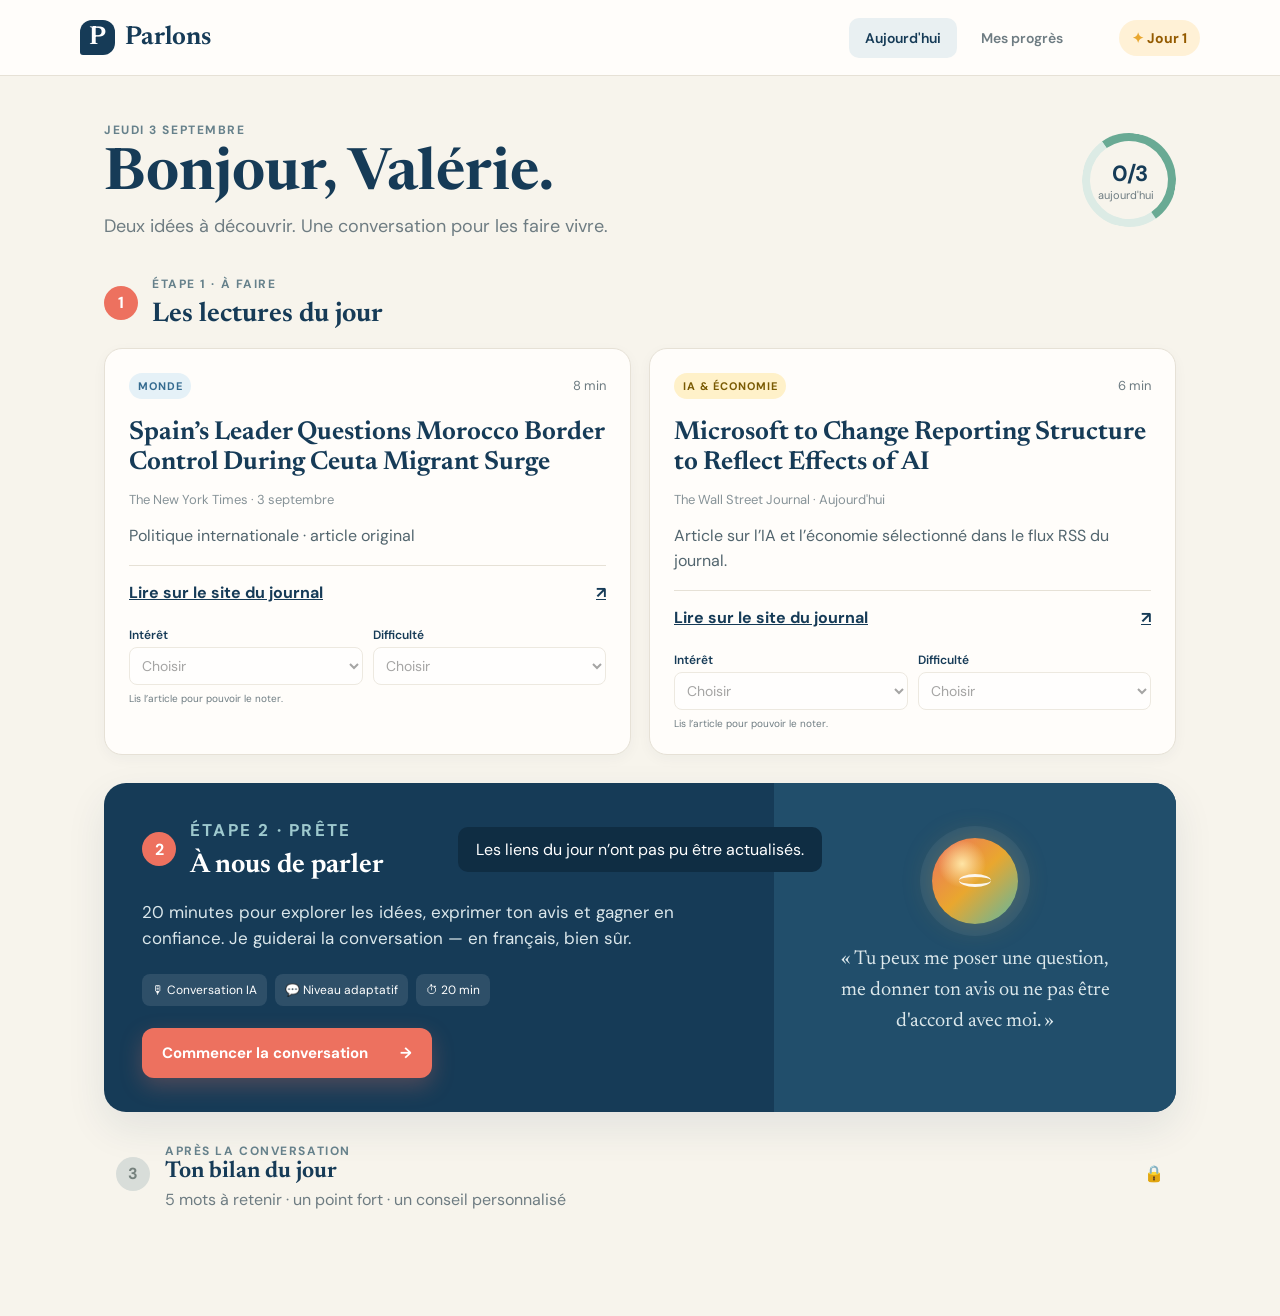
==== commit d4334d2f: "Add concise article progress to progress view" ====
--- a/index.html
+++ b/index.html
@@ -22,18 +22,18 @@
       <div class="welcome"><div><p class="eyebrow">JEUDI 3 SEPTEMBRE</p><h1 id="greeting">Bonjour, Valérie.</h1><p>Deux idées à découvrir. Une conversation pour les faire vivre.</p></div><div class="daily-ring"><strong id="daily-progress">0/3</strong><span>aujourd'hui</span></div></div>
       <section class="reading" aria-labelledby="reading-title"><div class="section-heading"><div><span class="step-pill" id="reading-step">1</span><div><p class="kicker" id="reading-status">ÉTAPE 1 · À FAIRE</p><h2 id="reading-title">Les lectures du jour</h2></div></div><span class="complete-label" id="reading-complete"></span></div>
         <div class="article-grid">
-          <article class="article-card"><div class="article-meta"><span class="topic world">MONDE</span><span>8 min</span></div><h3 id="article-title-world">Russia Is Testing NATO's Ability to Hold Back From a Hot War</h3><p class="source" id="article-source-world">The Wall Street Journal · Aujourd'hui</p><p id="article-summary-world">Article international sélectionné dans le flux RSS du journal.</p><a class="read-button" data-article="world" href="https://www.wsj.com/world/europe/russia-is-testing-natos-ability-to-hold-back-from-a-hot-war-6ef687db" target="_blank" rel="noopener">Lire sur le site du journal <span>↗</span></a><div class="ratings pending-rating" data-ratings="world"><span>Ouvre l’article avant de l’évaluer.</span></div></article>
-          <article class="article-card"><div class="article-meta"><span class="topic ai">IA & ÉCONOMIE</span><span>6 min</span></div><h3 id="article-title-business">Microsoft to Change Reporting Structure to Reflect Effects of AI</h3><p class="source" id="article-source-business">The Wall Street Journal · Aujourd'hui</p><p id="article-summary-business">Article sur l’IA et l’économie sélectionné dans le flux RSS du journal.</p><a class="read-button" data-article="business" href="https://www.wsj.com/tech/ai/microsoft-to-change-reporting-structure-to-reflect-effects-of-ai-59dce66d" target="_blank" rel="noopener">Lire sur le site du journal <span>↗</span></a><div class="ratings pending-rating" data-ratings="business"><span>Ouvre l’article avant de l’évaluer.</span></div></article>
+          <article class="article-card"><div class="article-meta"><span class="topic world">MONDE</span><span>8 min</span></div><h3 id="article-title-world">Russia Is Testing NATO's Ability to Hold Back From a Hot War</h3><p class="source" id="article-source-world">The Wall Street Journal · Aujourd'hui</p><p id="article-summary-world">Article international sélectionné dans le flux RSS du journal.</p><a class="read-button" data-article="world" href="https://www.wsj.com/world/europe/russia-is-testing-natos-ability-to-hold-back-from-a-hot-war-6ef687db" target="_blank" rel="noopener">Lire sur le site du journal <span>↗</span></a><div class="ratings pending-rating" data-ratings="world"><span>Lis l’article pour pouvoir le noter.</span></div></article>
+          <article class="article-card"><div class="article-meta"><span class="topic ai">IA & ÉCONOMIE</span><span>6 min</span></div><h3 id="article-title-business">Microsoft to Change Reporting Structure to Reflect Effects of AI</h3><p class="source" id="article-source-business">The Wall Street Journal · Aujourd'hui</p><p id="article-summary-business">Article sur l’IA et l’économie sélectionné dans le flux RSS du journal.</p><a class="read-button" data-article="business" href="https://www.wsj.com/tech/ai/microsoft-to-change-reporting-structure-to-reflect-effects-of-ai-59dce66d" target="_blank" rel="noopener">Lire sur le site du journal <span>↗</span></a><div class="ratings pending-rating" data-ratings="business"><span>Lis l’article pour pouvoir le noter.</span></div></article>
         </div>
       </section>
       <section class="conversation-card"><div class="conversation-copy"><div class="section-heading compact"><div><span class="step-pill">2</span><div><p class="kicker">ÉTAPE 2 · PRÊTE</p><h2 id="conversation-title">À nous de parler</h2></div></div></div><p>20 minutes pour explorer les idées, exprimer ton avis et gagner en confiance. Je guiderai la conversation — en français, bien sûr.</p><div class="conversation-tags"><span>🎙 Conversation IA</span><span>💬 Niveau adaptatif</span><span>⏱ 20 min</span></div><button class="primary-button" id="start-session">Commencer la conversation <span>→</span></button></div><div class="prompt-preview"><div class="orb"><span></span></div><p>« Tu peux me poser une question, me donner ton avis ou ne pas être d'accord avec moi. »</p></div></section>
       <section class="next-up"><span class="step-pill muted">3</span><div><p class="kicker">APRÈS LA CONVERSATION</p><h2>Ton bilan du jour</h2><p>5 mots à retenir · un point fort · un conseil personnalisé</p></div><span class="lock">🔒</span></section>
       <section id="milestone-message" class="milestone-message" hidden aria-live="polite"></section>
     </section>
-    <section id="progress" class="view" aria-labelledby="progress-title"><div class="progress-header"><p class="eyebrow">TON PARCOURS</p><h1 id="progress-title">Chaque conversation compte.</h1><p>Tu avances à ton rythme — et les progrès sont déjà là.</p></div><div class="stat-grid"><article><strong id="progress-session-count">0</strong><span>sessions terminées</span></article><article><strong>0 min</strong><span>de français parlé</span></article><article><strong id="progress-vocab-days">0</strong><span>bilans du jour</span></article><article><strong id="progress-full-days">0</strong><span>jours complets</span></article></div><div class="progress-panels"><section class="chart-card"><div class="panel-title"><div><p class="kicker">AISANCE À L'ORAL</p><h2>Ton parcours commence ici</h2></div><span>0%</span></div><div class="bars"><i style="height:0"></i><i style="height:0"></i><i style="height:0"></i><i style="height:0"></i><i style="height:0"></i><i style="height:0"></i></div><div class="bar-labels"><span>S1</span><span>S2</span><span>S3</span><span>S4</span><span>S5</span><span>S6</span></div></section><section class="milestone-card"><p class="kicker">PROCHAINE RÉCOMPENSE</p><div class="gift">✦</div><h2 id="milestone-title">10 séances</h2><p id="milestone-copy">Encore 10 séances pour atteindre ton premier grand rendez-vous.</p><div class="milestone-track"><span id="milestone-track-fill" style="width:0"></span></div><small id="milestone-count">0 sur 10 sessions</small></section></div><section class="skills-card"><div><p class="kicker">TES TROIS AXES</p><h2>Un apprentissage complet</h2></div><div class="skill"><span>Français</span><b>À découvrir</b><div><i style="width:0"></i></div></div><div class="skill"><span>Esprit critique</span><b>À découvrir</b><div><i style="width:0"></i></div></div><div class="skill"><span>Culture générale</span><b>À découvrir</b><div><i style="width:0"></i></div></section>
+    <section id="progress" class="view" aria-labelledby="progress-title"><div class="progress-header"><p class="eyebrow">TON PARCOURS</p><h1 id="progress-title">Chaque conversation compte.</h1><p>Tu avances à ton rythme — et les progrès sont déjà là.</p></div><div class="stat-grid"><article><strong id="progress-session-count">0</strong><span>sessions terminées</span></article><article><strong>0 min</strong><span>de français parlé</span></article><article><strong id="progress-vocab-days">0</strong><span>bilans du jour</span></article><article><strong id="progress-full-days">0</strong><span>jours complets</span></article></div><div class="article-progress-card"><p class="kicker">LECTURES</p><h2>Ton activité de lecture</h2><p id="article-progress-summary">0 lus · 0 notés · intérêt moyen — · difficulté moyenne —</p></div><div class="progress-panels"><section class="chart-card"><div class="panel-title"><div><p class="kicker">AISANCE À L'ORAL</p><h2>Ton parcours commence ici</h2></div><span>0%</span></div><div class="bars"><i style="height:0"></i><i style="height:0"></i><i style="height:0"></i><i style="height:0"></i><i style="height:0"></i><i style="height:0"></i></div><div class="bar-labels"><span>S1</span><span>S2</span><span>S3</span><span>S4</span><span>S5</span><span>S6</span></div></section><section class="milestone-card"><p class="kicker">PROCHAINE RÉCOMPENSE</p><div class="gift">✦</div><h2 id="milestone-title">10 séances</h2><p id="milestone-copy">Encore 10 séances pour atteindre ton premier grand rendez-vous.</p><div class="milestone-track"><span id="milestone-track-fill" style="width:0"></span></div><small id="milestone-count">0 sur 10 sessions</small></section></div><section class="skills-card"><div><p class="kicker">TES TROIS AXES</p><h2>Un apprentissage complet</h2></div><div class="skill"><span>Français</span><b>À découvrir</b><div><i style="width:0"></i></div></div><div class="skill"><span>Esprit critique</span><b>À découvrir</b><div><i style="width:0"></i></div></div><div class="skill"><span>Culture générale</span><b>À découvrir</b><div><i style="width:0"></i></div></section>
   </main>
   <div class="modal" id="session-modal" role="dialog" aria-modal="true" aria-labelledby="session-title" hidden><div class="modal-card"><button class="close" id="close-modal" aria-label="Fermer">×</button><div class="session-top"><span id="timer">20:00</span><span>Conversation du jour</span></div><div class="coach-orb"><span></span></div><p class="coach-label">PARLONS · IA</p><h2 id="session-title">Connexion en cours…</h2><p class="hint" id="hint">Tu peux parler naturellement. Parlons répondra à tes questions et à tes arguments.</p><button class="mic-button" id="mic"><span>●</span> Démarrer</button><audio id="recording-playback" controls hidden></audio><button class="text-answer" id="show-answer">Je préfère écrire</button><div class="answer-box" id="answer-box" hidden><textarea aria-label="Ta réponse en français" placeholder="Écris ton message…"></textarea><button id="send-answer">Envoyer</button></div></div></div><div class="toast" id="toast" role="status"></div>
   <script src="session-guard.js?v=1"></script>
-  <script src="progress-store.js?v=1"></script>
-  <script src="app-v6.js?v=3"></script>
+  <script src="progress-store.js?v=2"></script>
+  <script src="app-v6.js?v=4"></script>
 </body></html>
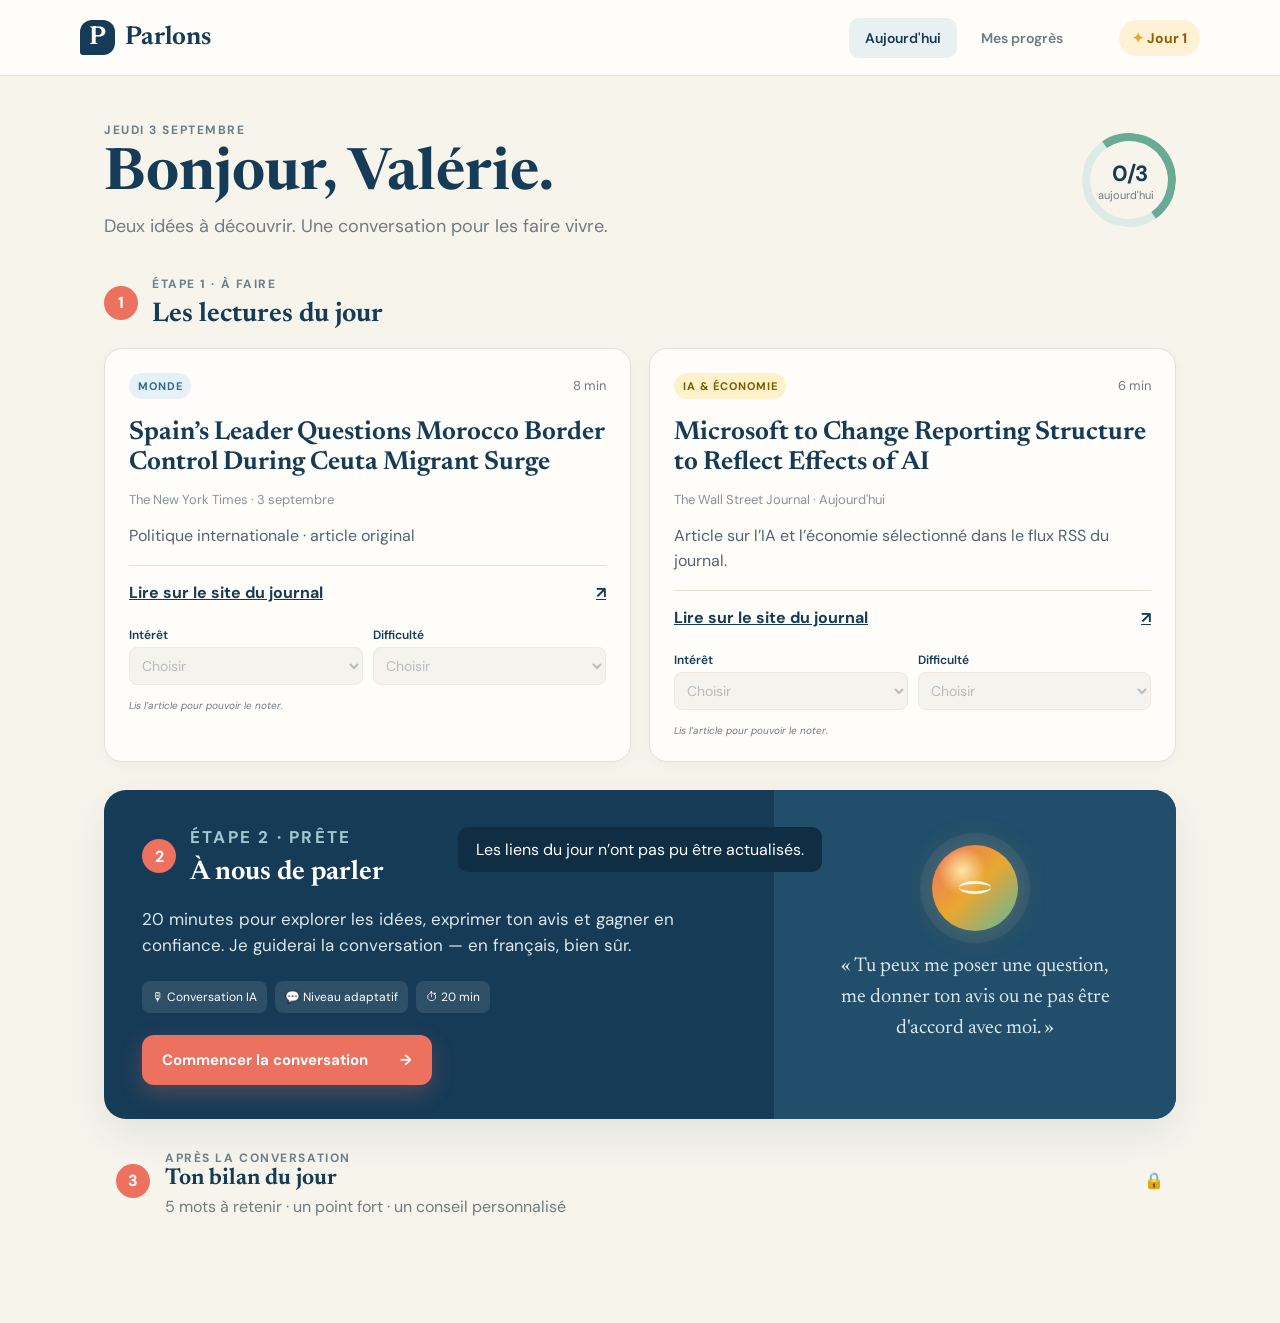
==== commit 7dd30d07: "Connect client activity to server progress tracking" ====
--- a/index.html
+++ b/index.html
@@ -35,5 +35,6 @@
   <div class="modal" id="session-modal" role="dialog" aria-modal="true" aria-labelledby="session-title" hidden><div class="modal-card"><button class="close" id="close-modal" aria-label="Fermer">×</button><div class="session-top"><span id="timer">20:00</span><span>Conversation du jour</span></div><div class="coach-orb"><span></span></div><p class="coach-label">PARLONS · IA</p><h2 id="session-title">Connexion en cours…</h2><p class="hint" id="hint">Tu peux parler naturellement. Parlons répondra à tes questions et à tes arguments.</p><button class="mic-button" id="mic"><span>●</span> Démarrer</button><audio id="recording-playback" controls hidden></audio><button class="text-answer" id="show-answer">Je préfère écrire</button><div class="answer-box" id="answer-box" hidden><textarea aria-label="Ta réponse en français" placeholder="Écris ton message…"></textarea><button id="send-answer">Envoyer</button></div></div></div><div class="toast" id="toast" role="status"></div>
   <script src="session-guard.js?v=1"></script>
   <script src="progress-store.js?v=2"></script>
+  <script src="progress-sync.js?v=1"></script>
   <script src="app-v6.js?v=4"></script>
 </body></html>
--- a/styles.css
+++ b/styles.css
@@ -1,6 +1,6 @@
 :root{--navy:#163b57;--navy-2:#0f2d43;--cream:#f7f4ec;--paper:#fffdfa;--gold:#e9a72f;--coral:#ed715f;--mint:#69aa94;--ink:#18303e;--muted:#6e7c82;--line:#e6e1d6;--shadow:0 16px 40px rgba(22,59,87,.09)}
-*{box-sizing:border-box}html{scroll-behavior:smooth}body{margin:0;background:var(--cream);color:var(--ink);font-family:"DM Sans",sans-serif;min-height:100vh}.topbar{height:76px;background:var(--paper);border-bottom:1px solid var(--line);display:flex;align-items:center;padding:0 max(24px,calc((100vw - 1120px)/2));gap:40px;position:sticky;top:0;z-index:20}.brand{display:flex;align-items:center;gap:10px;color:var(--navy);text-decoration:none;font-family:"Newsreader",serif;font-size:26px;font-weight:650}.brand-mark{display:grid;place-items:center;width:35px;height:35px;background:var(--navy);color:white;border-radius:12px 12px 12px 3px;font-family:"Newsreader",serif}.topbar nav{display:flex;gap:8px;margin-left:auto}.nav-link{border:0;background:transparent;padding:11px 16px;border-radius:10px;color:var(--muted);font:600 14px "DM Sans";cursor:pointer}.nav-link:hover,.nav-link.active{background:#e9f0f2;color:var(--navy)}.streak{padding:9px 13px;border-radius:99px;background:#fff1d6;color:#945b00;font-weight:700;font-size:14px}.streak span{color:var(--gold)}main{max-width:1120px;margin:auto;padding:46px 24px 80px}.view{display:none}.view.active{display:block}.welcome{display:flex;align-items:center;justify-content:space-between;margin-bottom:38px}.eyebrow,.kicker{font-size:12px;font-weight:700;letter-spacing:.13em;color:#66818b;margin:0 0 8px}.welcome h1,.progress-header h1{font:650 clamp(38px,6vw,58px)/1 "Newsreader",serif;color:var(--navy);margin:0 0 10px}.welcome>div>p:last-child,.progress-header>p:last-child{font-size:18px;color:var(--muted);margin:0}.daily-ring{width:94px;height:94px;border:8px solid #dcebe5;border-top-color:var(--mint);border-right-color:var(--mint);border-radius:50%;display:flex;flex-direction:column;align-items:center;justify-content:center;transform:rotate(10deg)}.daily-ring>*{transform:rotate(-10deg)}.daily-ring strong{font-size:22px;color:var(--navy)}.daily-ring span{font-size:11px;color:var(--muted)}.section-heading{display:flex;justify-content:space-between;align-items:center;margin-bottom:18px}.section-heading>div{display:flex;align-items:center;gap:14px}.section-heading h2,.next-up h2,.progress-panels h2,.skills-card h2{font:650 27px/1.1 "Newsreader",serif;color:var(--navy);margin:0}.step-pill{display:grid;place-items:center;min-width:34px;height:34px;border-radius:50%;background:var(--coral);color:white;font-weight:700}.step-pill.done{background:var(--mint)}.step-pill.muted{background:#d8ddd9;color:#75817d}.complete-label{color:#43836f;font-weight:700}.article-grid{display:grid;grid-template-columns:1fr 1fr;gap:18px}.article-card{background:var(--paper);border:1px solid var(--line);border-radius:18px;padding:24px;box-shadow:0 4px 14px rgba(22,59,87,.04)}.article-meta{display:flex;justify-content:space-between;align-items:center;color:var(--muted);font-size:13px}.topic{font-size:11px;font-weight:700;letter-spacing:.08em;border-radius:99px;padding:6px 9px}.topic.world{color:#356b90;background:#e5f1f7}.topic.ai{color:#7a5b04;background:#fff1c9}.article-card h3{font:650 26px/1.15 "Newsreader",serif;margin:20px 0 8px;color:var(--navy)}.article-card>p:not(.source){line-height:1.55;color:#52656e}.source{font-size:13px;color:#879398}.read-button{width:100%;display:flex;justify-content:space-between;border:0;border-top:1px solid var(--line);background:transparent;padding:16px 0 6px;color:var(--navy);font-weight:700;cursor:pointer}.ratings{display:flex;flex-wrap:wrap;gap:7px;margin-top:13px;align-items:center;font-size:12px;color:var(--muted)}.rating-chip{background:#f0eee8;border-radius:99px;padding:6px 8px;color:#536168}.conversation-card{display:grid;grid-template-columns:1.25fr .75fr;background:var(--navy);border-radius:22px;margin-top:28px;color:white;overflow:hidden;box-shadow:var(--shadow)}.conversation-copy{padding:34px 38px}.conversation-card .kicker{color:#9ec9ce}.conversation-card h2{color:white}.conversation-card p{font-size:17px;line-height:1.55;color:#dbe7eb;max-width:620px}.conversation-tags{display:flex;flex-wrap:wrap;gap:8px;margin:22px 0}.conversation-tags span{background:rgba(255,255,255,.1);padding:8px 10px;border-radius:8px;font-size:12px}.primary-button{border:0;background:var(--coral);color:white;border-radius:12px;padding:15px 20px;font:700 15px "DM Sans";cursor:pointer;box-shadow:0 8px 22px rgba(237,113,95,.27)}.primary-button:hover{background:#f07d6c}.primary-button span{margin-left:28px}.prompt-preview{background:#214e6b;display:flex;flex-direction:column;justify-content:center;align-items:center;padding:30px;text-align:center}.prompt-preview p{font-family:"Newsreader",serif;font-size:20px;max-width:270px}.orb,.coach-orb{width:86px;height:86px;border-radius:50%;background:radial-gradient(circle at 35% 30%,#ffe5a5,transparent 29%),linear-gradient(135deg,var(--coral),var(--gold),#5bb8a4);box-shadow:0 0 0 12px rgba(255,255,255,.05),0 0 30px rgba(233,167,47,.25);display:grid;place-items:center}.orb span,.coach-orb span{width:32px;height:13px;border-radius:50%;border-top:3px solid white;border-bottom:3px solid white;opacity:.9}.next-up{display:flex;align-items:center;gap:15px;padding:26px 12px;color:var(--muted)}.next-up h2{font-size:23px}.next-up p{margin:5px 0 0}.lock{margin-left:auto}.progress-header{margin-bottom:34px}.stat-grid{display:grid;grid-template-columns:repeat(4,1fr);gap:14px}.stat-grid article{background:var(--paper);border:1px solid var(--line);border-radius:15px;padding:22px;display:flex;flex-direction:column}.stat-grid strong{font:650 32px "Newsreader",serif;color:var(--navy)}.stat-grid span{font-size:13px;color:var(--muted)}.progress-panels{display:grid;grid-template-columns:1.35fr .65fr;gap:18px;margin-top:18px}.chart-card,.milestone-card,.skills-card{background:var(--paper);border:1px solid var(--line);border-radius:18px;padding:26px}.panel-title{display:flex;justify-content:space-between}.panel-title>span{background:#e2f1eb;color:#43836f;font-weight:700;border-radius:99px;padding:7px 11px;height:max-content}.bars{height:190px;display:flex;gap:16px;align-items:end;border-bottom:1px solid var(--line);margin-top:20px;padding:0 10px}.bars i{flex:1;background:linear-gradient(#70b29b,#b7d7cb);border-radius:8px 8px 0 0;min-width:20px}.bar-labels{display:flex;justify-content:space-around;font-size:12px;color:var(--muted);padding-top:8px}.milestone-card{text-align:center}.gift{width:66px;height:66px;border-radius:50%;background:#fff1d6;color:var(--gold);display:grid;place-items:center;margin:15px auto;font-size:30px}.milestone-card p{color:var(--muted);font-size:14px;line-height:1.5}.milestone-track,.skill>div{height:8px;background:#e7e5de;border-radius:99px;overflow:hidden}.milestone-track span,.skill i{display:block;height:100%;background:var(--coral);width:85%;border-radius:99px}.milestone-card small{display:block;margin-top:8px;color:var(--muted)}.skills-card{margin-top:18px;display:grid;grid-template-columns:1.1fr repeat(3,1fr);gap:24px;align-items:center}.skill span,.skill b{display:block}.skill span{font-weight:700}.skill b{font-size:12px;color:var(--muted);margin:5px 0 11px;font-weight:500}.skill i{background:var(--mint)}.modal{position:fixed;inset:0;background:rgba(9,29,43,.76);z-index:50;display:grid;place-items:center;padding:12px}.modal[hidden]{display:none}.modal-card{width:min(760px,100%);height:min(92vh,900px);background:var(--paper);border-radius:24px;padding:24px 34px 28px;text-align:center;position:relative;box-shadow:0 26px 80px rgba(0,0,0,.28);display:flex;flex-direction:column;overflow:hidden}.close{position:absolute;right:20px;top:16px;border:0;background:transparent;font-size:30px;color:var(--muted);cursor:pointer}.session-top{display:flex;justify-content:space-between;color:var(--muted);font-size:13px;flex:0 0 auto}.session-top span:first-child{font-weight:700;color:var(--coral)}.coach-orb{margin:16px auto 10px;width:88px;height:88px;flex:0 0 auto}.coach-label{font-size:11px;letter-spacing:.15em;font-weight:700;color:var(--mint);flex:0 0 auto}.modal-card h2{font:650 clamp(27px,5vw,37px)/1.15 "Newsreader",serif;color:var(--navy);margin:8px auto;max-width:540px;flex:0 0 auto}.hint{color:var(--muted);margin:4px auto 10px;flex:0 0 auto}.mic-button{display:block;margin:12px auto 8px;border:0;background:var(--navy);color:white;padding:15px 24px;border-radius:99px;font-weight:700;cursor:pointer;flex:0 0 auto}.mic-button span{color:var(--coral);margin-right:7px}.text-answer{border:0;background:transparent;color:var(--navy);text-decoration:underline;cursor:pointer;flex:0 0 auto}.answer-box{margin-top:12px;flex:0 0 auto}.answer-box textarea{width:100%;height:80px;border:1px solid var(--line);border-radius:12px;padding:14px;font:16px "DM Sans"}.answer-box button{margin-top:8px;background:var(--coral);color:white;border:0;border-radius:9px;padding:10px 16px;font-weight:700}.live-transcript{margin:14px 0 0;padding:14px 16px;text-align:left;background:#f3f0e7;border:1px solid var(--line);border-radius:14px;overflow-y:auto;flex:1;min-height:120px;scroll-behavior:smooth;overscroll-behavior:contain}.live-transcript p{margin:0 0 12px;line-height:1.45;color:#405761}.live-transcript p:last-child{margin-bottom:0}.live-transcript b{color:var(--navy)}.toast{position:fixed;left:50%;bottom:28px;transform:translate(-50%,30px);background:var(--navy-2);color:white;padding:12px 18px;border-radius:10px;opacity:0;pointer-events:none;transition:.25s;z-index:70}.toast.show{opacity:1;transform:translate(-50%,0)}
-@media(max-width:760px){.topbar{padding:0 14px;height:68px;gap:8px}.brand>span:last-child{display:none}.nav-link{padding:9px 10px}.streak{font-size:12px}main{padding:28px 16px 55px}.welcome{align-items:flex-end}.welcome>div>p:last-child{font-size:15px;max-width:260px}.daily-ring{width:70px;height:70px;border-width:6px}.article-grid,.conversation-card,.progress-panels,.skills-card{grid-template-columns:1fr}.conversation-copy{padding:28px 24px}.prompt-preview{display:none}.stat-grid{grid-template-columns:1fr 1fr}.skills-card{gap:22px}.modal{padding:8px}.modal-card{height:96vh;padding:20px 16px 20px}.coach-orb{width:76px;height:76px;margin:10px auto 8px}.modal-card h2{font-size:28px}.hint{font-size:14px}.mic-button{margin:8px auto}.live-transcript{margin-top:10px;padding:12px}}
-.pending-rating{font-style:italic}.rating-form{display:grid;grid-template-columns:1fr 1fr;gap:10px;width:100%;margin-top:5px}.rating-form label{display:grid;gap:4px;font-weight:600;color:var(--navy)}.rating-form select{width:100%;border:1px solid var(--line);border-radius:8px;background:white;padding:8px;font:14px "DM Sans"}.rating-saved{color:#43836f;font-weight:700}.article-reader{max-height:min(820px,92vh);overflow:auto;text-align:left}.article-reader h2{margin-left:0}.article-body{font-size:17px;line-height:1.7;color:#405761;margin:20px 0}.article-body p{margin:0 0 1em}.article-reader .primary-button{display:block;margin:24px auto 0}#recording-playback{display:block;width:min(420px,100%);margin:12px auto}#recording-playback[hidden]{display:none}
+*{box-sizing:border-box}html{scroll-behavior:smooth}body{margin:0;background:var(--cream);color:var(--ink);font-family:"DM Sans",sans-serif;min-height:100vh}.topbar{height:76px;background:var(--paper);border-bottom:1px solid var(--line);display:flex;align-items:center;padding:0 max(24px,calc((100vw - 1120px)/2));gap:40px;position:sticky;top:0;z-index:20}.brand{display:flex;align-items:center;gap:10px;color:var(--navy);text-decoration:none;font-family:"Newsreader",serif;font-size:26px;font-weight:650}.brand-mark{display:grid;place-items:center;width:35px;height:35px;background:var(--navy);color:white;border-radius:12px 12px 12px 3px;font-family:"Newsreader",serif}.topbar nav{display:flex;gap:8px;margin-left:auto}.nav-link{border:0;background:transparent;padding:11px 16px;border-radius:10px;color:var(--muted);font:600 14px "DM Sans";cursor:pointer}.nav-link:hover,.nav-link.active{background:#e9f0f2;color:var(--navy)}.streak{padding:9px 13px;border-radius:99px;background:#fff1d6;color:#945b00;font-weight:700;font-size:14px}.streak span{color:var(--gold)}main{max-width:1120px;margin:auto;padding:46px 24px 80px}.view{display:none}.view.active{display:block}.welcome{display:flex;align-items:center;justify-content:space-between;margin-bottom:38px}.eyebrow,.kicker{font-size:12px;font-weight:700;letter-spacing:.13em;color:#66818b;margin:0 0 8px}.welcome h1,.progress-header h1{font:650 clamp(38px,6vw,58px)/1 "Newsreader",serif;color:var(--navy);margin:0 0 10px}.welcome>div>p:last-child,.progress-header>p:last-child{font-size:18px;color:var(--muted);margin:0}.daily-ring{width:94px;height:94px;border:8px solid #dcebe5;border-top-color:var(--mint);border-right-color:var(--mint);border-radius:50%;display:flex;flex-direction:column;align-items:center;justify-content:center;transform:rotate(10deg)}.daily-ring>*{transform:rotate(-10deg)}.daily-ring strong{font-size:22px;color:var(--navy)}.daily-ring span{font-size:11px;color:var(--muted)}.section-heading{display:flex;justify-content:space-between;align-items:center;margin-bottom:18px}.section-heading>div{display:flex;align-items:center;gap:14px}.section-heading h2,.next-up h2,.progress-panels h2,.skills-card h2{font:650 27px/1.1 "Newsreader",serif;color:var(--navy);margin:0}.step-pill{display:grid;place-items:center;min-width:34px;height:34px;border-radius:50%;background:var(--coral);color:white;font-weight:700}.step-pill.done{background:var(--mint)}.complete-label{color:#43836f;font-weight:700}.article-grid{display:grid;grid-template-columns:1fr 1fr;gap:18px}.article-card{background:var(--paper);border:1px solid var(--line);border-radius:18px;padding:24px;box-shadow:0 4px 14px rgba(22,59,87,.04)}.article-meta{display:flex;justify-content:space-between;align-items:center;color:var(--muted);font-size:13px}.topic{font-size:11px;font-weight:700;letter-spacing:.08em;border-radius:99px;padding:6px 9px}.topic.world{color:#356b90;background:#e5f1f7}.topic.ai{color:#7a5b04;background:#fff1c9}.article-card h3{font:650 26px/1.15 "Newsreader",serif;margin:20px 0 8px;color:var(--navy)}.article-card>p:not(.source){line-height:1.55;color:#52656e}.source{font-size:13px;color:#879398}.read-button{width:100%;display:flex;justify-content:space-between;border:0;border-top:1px solid var(--line);background:transparent;padding:16px 0 6px;color:var(--navy);font-weight:700;cursor:pointer}.ratings{display:flex;flex-wrap:wrap;gap:7px;margin-top:13px;align-items:center;font-size:12px;color:var(--muted)}.rating-chip{background:#f0eee8;border-radius:99px;padding:6px 8px;color:#536168}.conversation-card{display:grid;grid-template-columns:1.25fr .75fr;background:var(--navy);border-radius:22px;margin-top:28px;color:white;overflow:hidden;box-shadow:var(--shadow)}.conversation-copy{padding:34px 38px}.conversation-card .kicker{color:#9ec9ce}.conversation-card h2{color:white}.conversation-card p{font-size:17px;line-height:1.55;color:#dbe7eb;max-width:620px}.conversation-tags{display:flex;flex-wrap:wrap;gap:8px;margin:22px 0}.conversation-tags span{background:rgba(255,255,255,.1);padding:8px 10px;border-radius:8px;font-size:12px}.primary-button{border:0;background:var(--coral);color:white;border-radius:12px;padding:15px 20px;font:700 15px "DM Sans";cursor:pointer;box-shadow:0 8px 22px rgba(237,113,95,.27)}.primary-button:hover{background:#f07d6c}.primary-button span{margin-left:28px}.prompt-preview{background:#214e6b;display:flex;flex-direction:column;justify-content:center;align-items:center;padding:30px;text-align:center}.prompt-preview p{font-family:"Newsreader",serif;font-size:20px;max-width:270px}.orb,.coach-orb{width:86px;height:86px;border-radius:50%;background:radial-gradient(circle at 35% 30%,#ffe5a5,transparent 29%),linear-gradient(135deg,var(--coral),var(--gold),#5bb8a4);box-shadow:0 0 0 12px rgba(255,255,255,.05),0 0 30px rgba(233,167,47,.25);display:grid;place-items:center}.orb span,.coach-orb span{width:32px;height:13px;border-radius:50%;border-top:3px solid white;border-bottom:3px solid white;opacity:.9}.next-up{display:flex;align-items:center;gap:15px;padding:26px 12px;color:var(--muted)}.next-up h2{font-size:23px}.next-up p{margin:5px 0 0}.lock{margin-left:auto}.progress-header{margin-bottom:34px}.stat-grid{display:grid;grid-template-columns:repeat(4,1fr);gap:14px}.stat-grid article{background:var(--paper);border:1px solid var(--line);border-radius:15px;padding:22px;display:flex;flex-direction:column}.stat-grid strong{font:650 32px "Newsreader",serif;color:var(--navy)}.stat-grid span{font-size:13px;color:var(--muted)}.article-progress-card{background:var(--paper);border:1px solid var(--line);border-radius:18px;padding:22px 26px;margin-top:18px}.article-progress-card h2{font:650 25px/1.1 "Newsreader",serif;color:var(--navy);margin:0 0 8px}.article-progress-card p:last-child{margin:0;color:var(--muted);font-size:14px}.progress-panels{display:grid;grid-template-columns:1.35fr .65fr;gap:18px;margin-top:18px}.chart-card,.milestone-card,.skills-card{background:var(--paper);border:1px solid var(--line);border-radius:18px;padding:26px}.panel-title{display:flex;justify-content:space-between}.panel-title>span{background:#e2f1eb;color:#43836f;font-weight:700;border-radius:99px;padding:7px 11px;height:max-content}.bars{height:190px;display:flex;gap:16px;align-items:end;border-bottom:1px solid var(--line);margin-top:20px;padding:0 10px}.bars i{flex:1;background:linear-gradient(#70b29b,#b7d7cb);border-radius:8px 8px 0 0;min-width:20px}.bar-labels{display:flex;justify-content:space-around;font-size:12px;color:var(--muted);padding-top:8px}.milestone-card{text-align:center}.gift{width:66px;height:66px;border-radius:50%;background:#fff1d6;color:var(--gold);display:grid;place-items:center;margin:15px auto;font-size:30px}.milestone-card p{color:var(--muted);font-size:14px;line-height:1.5}.milestone-track,.skill>div{height:8px;background:#e7e5de;border-radius:99px;overflow:hidden}.milestone-track span,.skill i{display:block;height:100%;background:var(--coral);width:85%;border-radius:99px}.milestone-card small{display:block;margin-top:8px;color:var(--muted)}.skills-card{margin-top:18px;display:grid;grid-template-columns:1.1fr repeat(3,1fr);gap:24px;align-items:center}.skill span,.skill b{display:block}.skill span{font-weight:700}.skill b{font-size:12px;color:var(--muted);margin:5px 0 11px;font-weight:500}.skill i{background:var(--mint)}.modal{position:fixed;inset:0;background:rgba(9,29,43,.76);z-index:50;display:grid;place-items:center;padding:12px}.modal[hidden]{display:none}.modal-card{width:min(760px,100%);height:min(92vh,900px);background:var(--paper);border-radius:24px;padding:24px 34px 28px;text-align:center;position:relative;box-shadow:0 26px 80px rgba(0,0,0,.28);display:flex;flex-direction:column;overflow:hidden}.close{position:absolute;right:20px;top:16px;border:0;background:transparent;font-size:30px;color:var(--muted);cursor:pointer}.session-top{display:flex;justify-content:space-between;color:var(--muted);font-size:13px;flex:0 0 auto}.session-top span:first-child{font-weight:700;color:var(--coral)}.coach-orb{margin:16px auto 10px;width:88px;height:88px;flex:0 0 auto}.coach-label{font-size:11px;letter-spacing:.15em;font-weight:700;color:var(--mint);flex:0 0 auto}.modal-card h2{font:650 clamp(27px,5vw,37px)/1.15 "Newsreader",serif;color:var(--navy);margin:8px auto;max-width:540px;flex:0 0 auto}.hint{color:var(--muted);margin:4px auto 10px;flex:0 0 auto}.mic-button{display:block;margin:12px auto 8px;border:0;background:var(--navy);color:white;padding:15px 24px;border-radius:99px;font-weight:700;cursor:pointer;flex:0 0 auto}.mic-button span{color:var(--coral);margin-right:7px}.text-answer{border:0;background:transparent;color:var(--navy);text-decoration:underline;cursor:pointer;flex:0 0 auto}.answer-box{margin-top:12px;flex:0 0 auto}.answer-box textarea{width:100%;height:80px;border:1px solid var(--line);border-radius:12px;padding:14px;font:16px "DM Sans"}.answer-box button{margin-top:8px;background:var(--coral);color:white;border:0;border-radius:9px;padding:10px 16px;font-weight:700}.live-transcript{margin:14px 0 0;padding:14px 16px;text-align:left;background:#f3f0e7;border:1px solid var(--line);border-radius:14px;overflow-y:auto;flex:1;min-height:120px;scroll-behavior:smooth;overscroll-behavior:contain}.live-transcript p{margin:0 0 12px;line-height:1.45;color:#405761}.live-transcript p:last-child{margin-bottom:0}.live-transcript b{color:var(--navy)}.toast{position:fixed;left:50%;bottom:28px;transform:translate(-50%,30px);background:var(--navy-2);color:white;padding:12px 18px;border-radius:10px;opacity:0;pointer-events:none;transition:.25s;z-index:70}.toast.show{opacity:1;transform:translate(-50%,0)}
+@media(max-width:760px){.topbar{padding:0 14px;height:68px;gap:8px}.brand>span:last-child{display:none}.nav-link{padding:9px 10px}.streak{font-size:12px}main{padding:28px 16px 55px}.welcome{align-items:flex-end}.welcome>div>p:last-child{font-size:15px;max-width:260px}.daily-ring{width:70px;height:70px;border-width:6px}.article-grid,.conversation-card,.progress-panels,.skills-card{grid-template-columns:1fr}.conversation-copy{padding:28px 24px}.prompt-preview{display:none}.stat-grid{grid-template-columns:1fr 1fr}.skills-card{gap:22px}.modal{padding:8px}.modal-card{height:96vh;padding:20px 16px 20px}.coach-orb{width:76px;height:76px;margin:10px auto 8px}.modal-card h2{font-size:28px}.hint{font-size:14px}.mic-button{margin:8px auto}.live-transcript{margin-top:10px;padding:12px}.article-progress-card{padding:18px 20px}}
+.pending-rating{font-style:italic}.rating-form{display:grid;grid-template-columns:1fr 1fr;gap:10px;width:100%;margin-top:5px}.rating-form label{display:grid;gap:4px;font-weight:600;color:var(--navy)}.rating-form select{width:100%;border:1px solid var(--line);border-radius:8px;background:white;padding:8px;font:14px "DM Sans"}.rating-form select:disabled{background:#f1efe9;color:#9aa3a5;cursor:not-allowed}.rating-note{display:block;width:100%;margin-top:7px;color:var(--muted);font-style:italic}.rating-saved{color:#43836f;font-weight:700}.article-reader{max-height:min(820px,92vh);overflow:auto;text-align:left}.article-reader h2{margin-left:0}.article-body{font-size:17px;line-height:1.7;color:#405761;margin:20px 0}.article-body p{margin:0 0 1em}.article-reader .primary-button{display:block;margin:24px auto 0}#recording-playback{display:block;width:min(420px,100%);margin:12px auto}#recording-playback[hidden]{display:none}
 @media(max-width:760px){.rating-form{grid-template-columns:1fr}.article-reader{max-height:94vh}}
-@media(prefers-reduced-motion:reduce){*{scroll-behavior:auto!important;transition:none!important}}
+@media(prefers-reduced-motion:reduce){*{scroll-behavior:auto!important;transition:none!important}}
